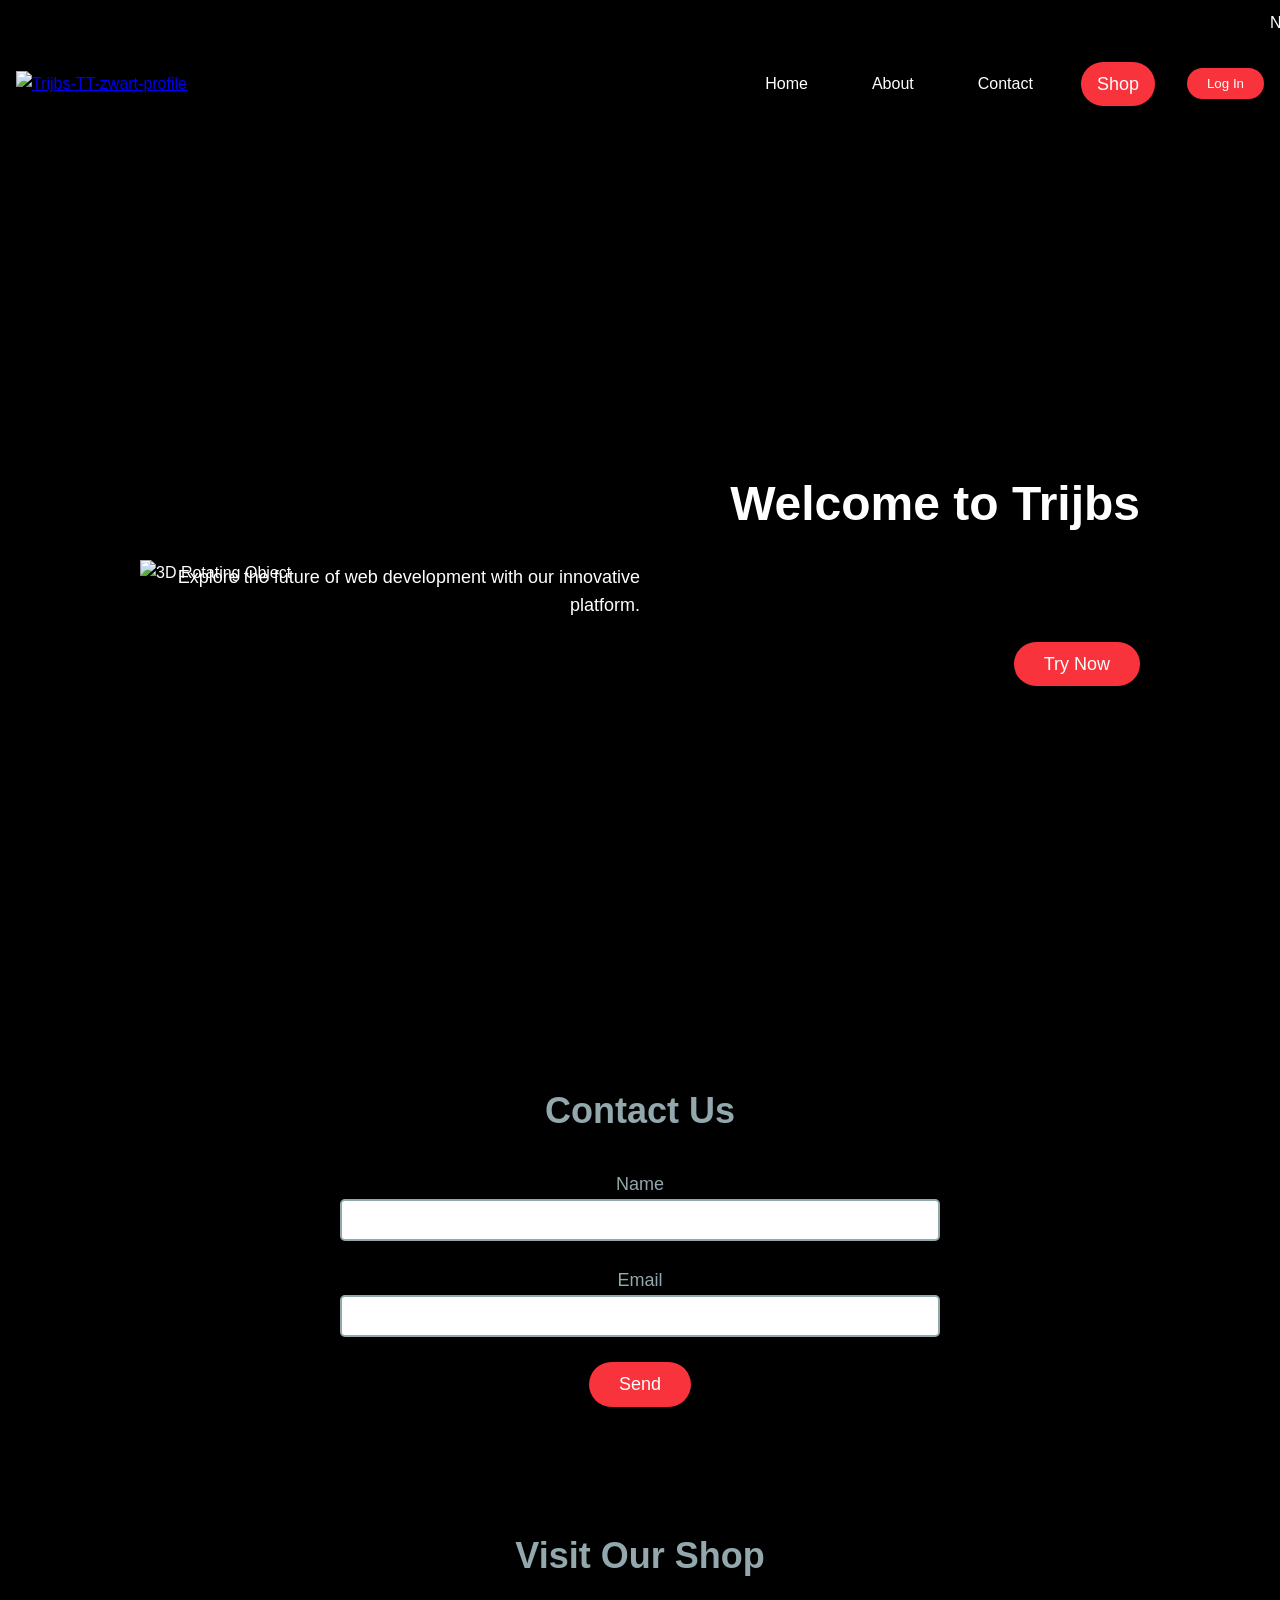
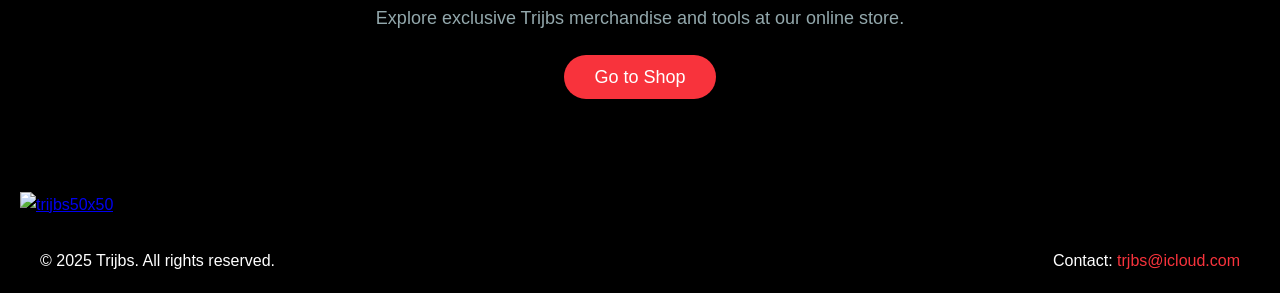
==== index.html @ 21c516a0 "Refactor layout and styles in hero section; update modal display property" ====
<!DOCTYPE html>
<html lang="en">
<head>
    <meta charset="UTF-8">
    <meta name="viewport" content="width=device-width, initial-scale=1.0">
    <title>Trijbs</title>
    <link rel="stylesheet" href="styles.css">
    <script src="script.js"></script>
    <link rel="icon" type="https://i.ibb.co/wN4gTwRW/favicon-32x32.png" href="favicon-32x32.png">
</head>
<body>
    <!-- Page Background -->
    <div class="page-background"></div>

    <!-- Text Bar -->
    <div class="text-bar">
        <span class="marquee-text">New features coming soon!  Check back for updates and exciting news. Follow us on our social media!</span> 
    </div>

    <!-- Header -->
    <header>
        <nav class="navbar">
            <a href="#home" class="logo">
                <img src="https://i.ibb.co/FbbGNSXW/Trijbs-TT-zwart-profile.png" alt="Trijbs-TT-zwart-profile" class="logo">
            </a>
            <ul class="nav-links">
                <li><a href="#home">Home</a></li>
                <li><a href="#about">About</a></li>
                <li><a href="#contact">Contact</a></li>
                <a href="https://trijbs.shop" class="btn-primary">Shop</a>
                <li><button id="auth-btn" class="btn-login">Log In</button></li>
            </ul>
        </nav>
    </header>

    <!-- Hero Section with GIF -->
    <section class="hero" id="home">
        <div class="hero-content">
            <div class="text-content">
                <h1>Welcome to Trijbs</h1>
                <p>Explore the future of web development with our innovative platform. </p>
                <a href="#" class="btn-primary">Try Now</a>
            </div>
            <div class="globe-container">
                <img src="https://i.ibb.co/C3D84483/3d-rotating.gif" alt="3D Rotating Object" class="rotating-gif">
            </div>
        </div>
    </section>

    <!-- Contact Section with Form -->
    <section class="contact" id="contact">
        <div class="contact-content">
            <h2>Contact Us</h2>
            <form action="https://formspree.io/f/mvgkgzla" method="POST">
                <p>
                    <label>Name <input type="text" name="name" required /></label>
                </p>
                <p>
                    <label>Email <input type="email" name="email" required /></label>
                </p>
                <p>
                    <button type="submit" class="btn-primary">Send</button>
                </p>
            </form>
        </div>
    </section>

    <!-- Shop Section -->
    <section class="shop">
        <div class="shop-content">
            <h2>Visit Our Shop</h2>
            <p>Explore exclusive Trijbs merchandise and tools at our online store.</p>
            <a href="https://trijbs.shop" class="btn-primary">Go to Shop</a>
        </div>
    </section>

    <!-- Footer -->
    <footer>
        <a href="#home" class="logo">
            <img src="https://i.ibb.co/PGvttQMH/trijbs50x50.png" alt="trijbs50x50" class="logo-img">
        </a>
        <div class="contact-info">
            <p>© 2025 Trijbs. All rights reserved.</p>
            <p>Contact: <a href="mailto:contact@trijbs.com">trjbs@icloud.com</a></p>
        </div>
    </footer>

    <!-- Auth Modal -->
    <div id="auth-modal" class="modal">
        <div class="modal-content">
            <span id="close-modal" class="close">&times;</span>
            <div id="login-form" class="auth-form">
                <h2>Log In</h2>
                <form id="login">
                    <p>
                        <label>Email <input type="email" id="login-email" required /></label>
                    </p>
                    <p>
                        <label>Password <input type="password" id="login-password" required /></label>
                    </p>
                    <p>
                        <button type="submit" class="btn-primary">Log In</button>
                    </p>
                </form>
                <p>Not a member? <a href="#" id="switch-to-signup">Sign Up</a></p>
            </div>
            <div id="signup-form" class="auth-form" style="display: none;">
                <h2>Sign Up</h2>
                <form id="signup">
                    <p>
                        <label>Email <input type="email" id="signup-email" required /></label>
                    </p>
                    <p>
                        <label>Password <input type="password" id="signup-password" required /></label>
                    </p>
                    <p>
                        <button type="submit" class="btn-primary">Sign Up</button>
                    </p>
                </form>
                <p>Already a member? <a href="#" id="switch-to-login">Log In</a></p>
            </div>
        </div>
    </div>

    <!-- Firebase SDK -->
    <script src="https://www.gstatic.com/firebasejs/9.6.1/firebase-app.js"></script>
    <script src="https://www.gstatic.com/firebasejs/9.6.1/firebase-auth.js"></script>
    <!-- Custom JavaScript -->
    <script src="script.js"></script>
</body>
</html>
---- styles.css ----
/* Reset default styles */
* {
    margin: 0;
    padding: 0;
    box-sizing: border-box;
    font-family: Arial, Helvetica, sans-serif;
}

/* Body */
body {
    color: #FFFFFF;
    line-height: 1.6;
    min-height: 100vh;
    display: flex;
    flex-direction: column;
    background-color: #000000;
}

/* Page Background */
.page-background {
    background-image: url('');
    background-size: cover;
    background-position: center;
    background-repeat: no-repeat;
    position: fixed;
    top: 0;
    left: 0;
    width: 100%;
    height: 100%;
    z-index: -1;
}

/* Text Bar */
.text-bar {
    background-color: #000000;
    padding: 10px;
    text-align: center;
    font-size: 16px;
    color: #FFFFFF;
    border-bottom: 0px solid #93A8AC;
    position: relative;
    overflow: hidden; /* Hide overflow for marquee effect */
    white-space: nowrap; /* Keep text on one line */
}

/* Marquee Text */
.marquee-text {
    display: flex;
    animation: marquee 20s linear infinite; /* 10s duration, adjust for speed */
    padding-left: 100%; /* Start off-screen to the right */
}

/* Marquee Animation */
@keyframes marquee {
    0% {
        transform: translateX(0);
    }
    100% {
        transform: translateX(-100%); /* Move fully left */
    }
}


/* Header */
.navbar {
    background-color: #000000;
    padding: 1rem;
    display: flex;
    justify-content: space-between;
    align-items: center;
    width: 100%;
    position: sticky;
    top: 0;
    z-index: 1000;
}

.logo {
    display: flex;
    align-items: center;
    gap: 0.5rem;
}

.logo-img {
    height: 40px;
}

.logo-img.small-logo {
    height: 30px;
}

.nav-links {
    list-style: none;
    display: flex;
    align-items: center;
    gap: 2rem;
}

.nav-links a {
    color: #FFFFFF;
    text-decoration: none;
    padding: 0.5rem 1rem;
    transition: background-color 0.3s, color 0.3s;
}

.nav-links a:hover {
    background-color: #93A8AC;
    color: #000000;
}

.btn-login {
    background-color: #F8333C;
    padding: 8px 20px;
    border-radius: 20px;
    transition: background-color 0.3s;
    border: none;
    color: #FFFFFF;
    cursor: pointer;
}

.btn-login:hover {
    background-color: #D32F36;
}

/* Hero Section */
.hero {
    height: 100vh;
    display: flex;
    justify-content: center;
    align-items: center;
    padding: 0 20px;
    position: relative; /* Contain the globe’s movement */
    overflow: hidden; /* Prevent globe from overflowing */
}

.hero-content {
    display: flex;
    align-items: center;
    justify-content: space-between;
    max-width: 1000px;
    width: 100%;
    position: relative; /* Ensure content stays in flow */
}

.text-content {
    flex: 1;
    text-align: right;
    color: #FFFFFF;
    z-index: 1; /* Keep text above globe */
}

.text-content h1 {
    font-size: 48px;
    margin-bottom: 20px;
    animation: fadeIn 3s ease-in-out;
}

.text-content p {
    font-size: 18px;
    margin-bottom: 30px;
    max-width: 500px;
    text-align: right;
}

.btn-primary {
    background-color: #F8333C;
    color: #FFFFFF;
    padding: 12px 30px;
    text-decoration: none;
    border-radius: 25px;
    font-size: 18px;
    transition: background-color 0.3s, transform 0.3s;
    border: none;
    cursor: pointer;
}

.btn-primary:hover {
    background-color: #D32F36;
    transform: scale(1.05);
}

/* Globe Container with GIF */
.globe-container {
    position: absolute; /* Allow globe to move freely */
    pointer-events: none; /* Prevent interference with clicks */
}

.rotating-gif {
    width: 450px;
    height: 450px;
    object-fit: contain;
    transition: transform 0.3s ease; /* Smooth movement */
}

/* Responsive Adjustments */
@media (max-width: 768px) {
    .hero-content {
        flex-direction: flex-start;
        text-align: right;
    }
    .text-content {
        text-align: right;
    }
    .rotating-gif {
        width: 250px;
        height: 250px;
        margin-top: 20px;
    }
}

/* Contact Section */
.contact {
    padding: 60px 20px;
    background-color: rgba(0, 0, 0, 0.9);
    text-align: center;
}

.contact-content {
    max-width: 600px;
    margin: 0 auto;
}

.contact h2 {
    font-size: 36px;
    margin-bottom: 30px;
    color: #93a8ac;
    animation: fadeIn 1s ease-in-out;
}

.contact form {
    display: flex;
    flex-direction: column;
    gap: 20px;
}

.contact label {
    display: block;
    font-size: 18px;
    color: #93a8ac;
    margin-bottom: 5px;
}

.contact input {
    width: 100%;
    padding: 10px;
    font-size: 16px;
    border: 2px solid #93A8AC;
    border-radius: 5px;
    transition: border-color 0.3s;
}

.contact input:focus {
    border-color: #F8333C;
    outline: none;
}

.contact button {
    align-self: center;
}

/* Shop Section */
.shop {
    padding: 60px 20px;
    background-color: rgba(0, 0, 0, 0.9);
    text-align: center;
}

.shop-content {
    max-width: 600px;
    margin: 0 auto;
}

.shop h2 {
    font-size: 36px;
    margin-bottom: 20px;
    color: #93a8ac;
    animation: fadeIn 1s ease-in-out;
}

.shop p {
    font-size: 18px;
    margin-bottom: 30px;
    color: #93a8ac;
}

/* Footer */
footer {
    background-color: #000000;
    padding: 20px;
    text-align: center;
    position: relative;
    margin-top: 20px;
}

.contact-info {
    display: flex;
    justify-content: space-between;
    align-items: center;
    margin-top: 1rem;
    max-width: 1200px;
    margin-left: auto;
    margin-right: auto;
}

.contact-info a {
    color: #F8333C;
    text-decoration: none;
}

.contact-info a:hover {
    text-decoration: underline;
    color: #D32F36;
}

/* Modal Styles */
.modal {
    display: none;
    position: fixed;
    z-index: 2000;
    left: 0;
    top: 0;
    width: 100%;
    height: 100%;
    background-color: rgba(0, 0, 0, 0.5); /* Black overlay with transparency */
}

.modal-content {
    background-color: #93A8AC; /* Teal-gray background */
    margin: 15% auto;
    padding: 20px;
    border: 1px solid #F8333C; /* Red border */
    width: 80%;
    max-width: 400px;
    border-radius: 10px;
    position: relative;
}

.close {
    color: #000000;
    float: right;
    font-size: 28px;
    font-weight: bold;
    cursor: pointer;
}

.close:hover,
.close:focus {
    color: #F8333C;
    text-decoration: none;
}

.auth-form {
    text-align: center;
}

.auth-form h2 {
    font-size: 24px;
    margin-bottom: 20px;
    color: #000000;
}

.auth-form form {
    display: flex;
    flex-direction: column;
    gap: 15px;
}

.auth-form input {
    width: 100%;
    padding: 10px;
    font-size: 16px;
    border: 2px solid #000000;
    border-radius: 5px;
    transition: border-color 0.3s;
}

.auth-form input:focus {
    border-color: #F8333C;
    outline: none;
}

.auth-form a {
    color: #F8333C;
    text-decoration: none;
}

.auth-form a:hover {
    text-decoration: underline;
    color: #D32F36;
}

/* Animations */
@keyframes fadeIn {
    0% { opacity: 0; transform: translateY(20px); }
    100% { opacity: 1; transform: translateY(0); }
}

/* Responsive Adjustments */
@media (max-width: 768px) {
    .hero-content {
        flex-direction: column;
        text-align: center;
    }
    .text-content {
        text-align: center;
    }
    .rotating-gif {
        width: 300px;
        height: 300px;
        margin-top: 20px;
    }
    .contact, .shop {
        padding: 40px 10px;
    }
    .navbar {
        flex-direction: column;
        padding: 0.5rem;
    }
    .nav-links {
        flex-wrap: wrap;
        justify-content: center;
        gap: 1rem;
        margin-top: 1rem;
    }
    .text-bar {
        font-size: 14px;
        padding: 8px;
    }
    .contact-info {
        flex-direction: column;
        gap: 10px;
    }
    .modal-content {
        width: 90%;
        margin: 20% auto;
    }
}
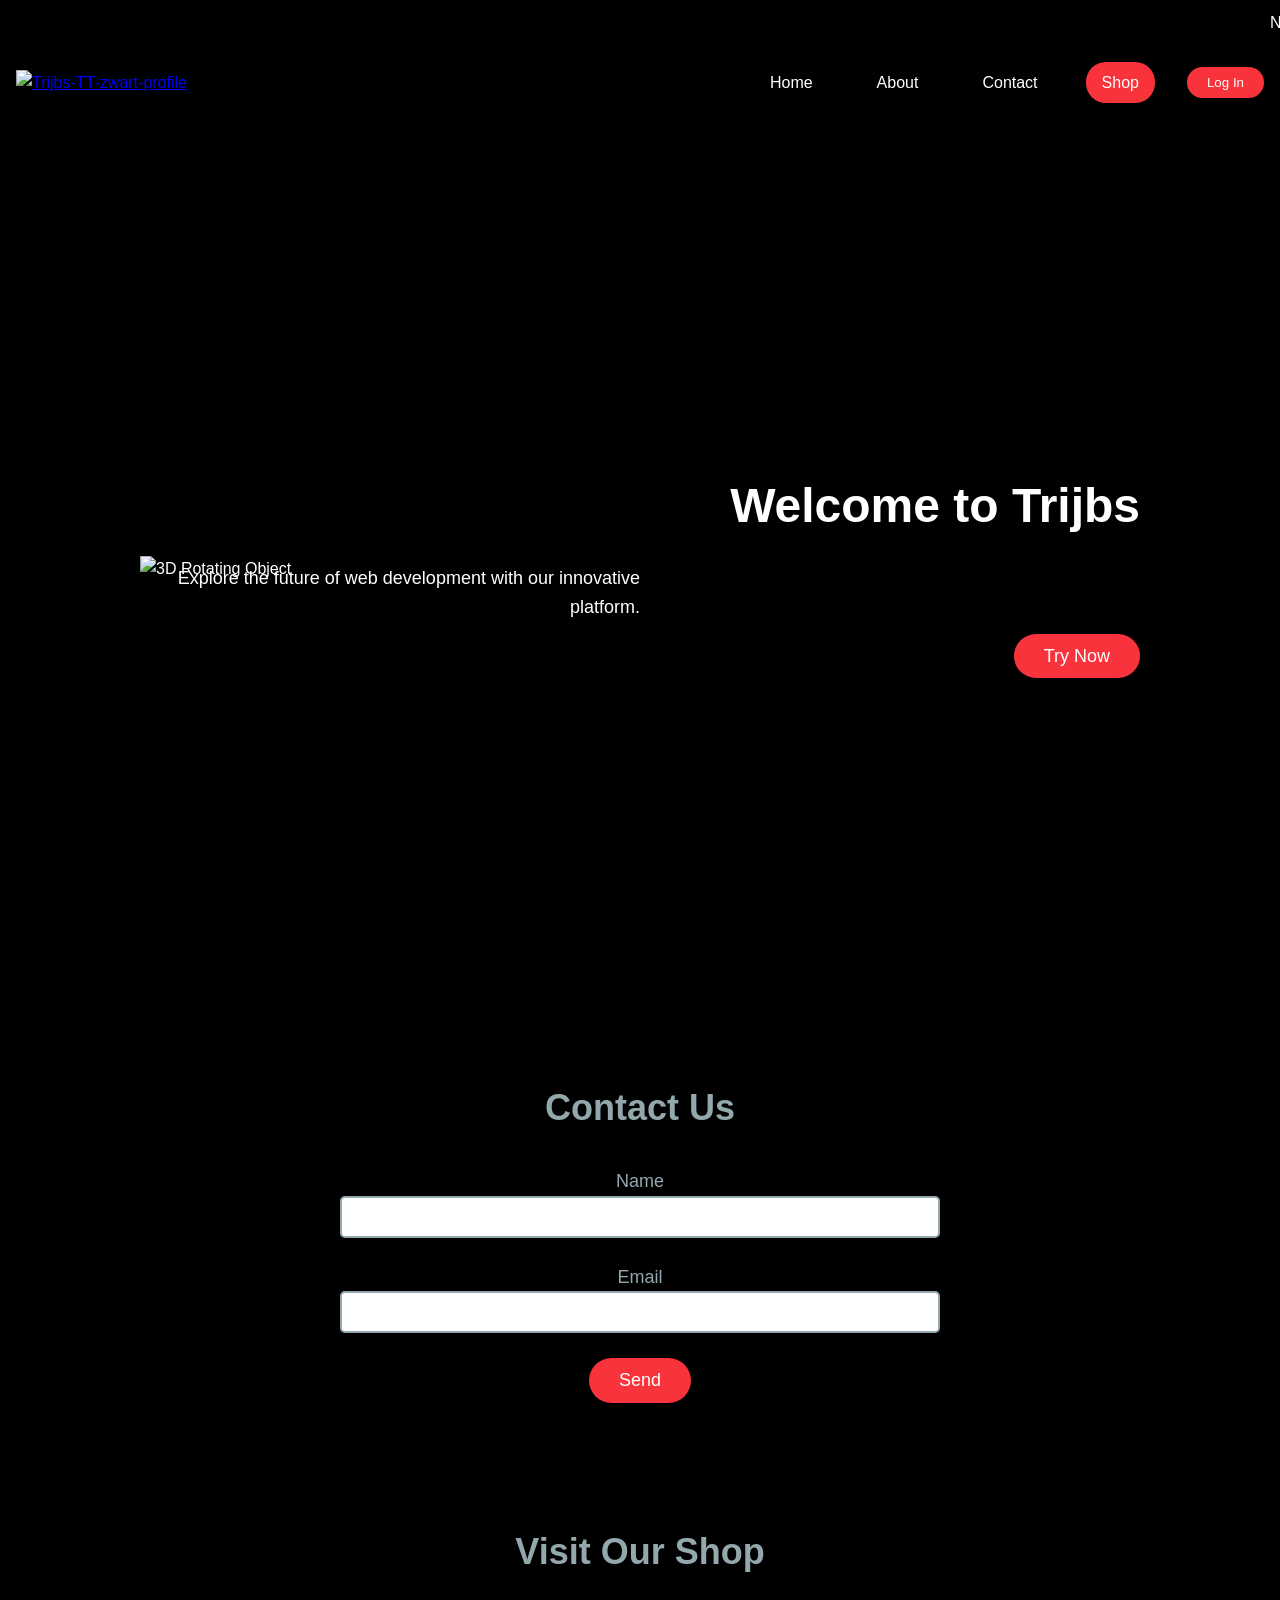
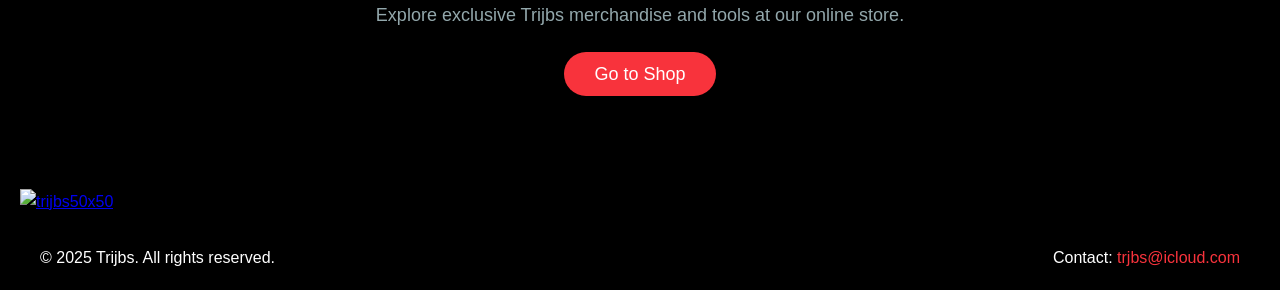
==== commit 2b169e0e: "Update shop button styling and class name for consistency" ====
--- a/index.html
+++ b/index.html
@@ -27,7 +27,7 @@
                 <li><a href="#home">Home</a></li>
                 <li><a href="#about">About</a></li>
                 <li><a href="#contact">Contact</a></li>
-                <a href="https://trijbs.shop" class="btn-primary">Shop</a>
+                <a href="https://trijbs.shop" class="btn-shop">Shop</a>
                 <li><button id="auth-btn" class="btn-login">Log In</button></li>
             </ul>
         </nav>
--- a/styles.css
+++ b/styles.css
@@ -121,6 +121,20 @@
     background-color: #D32F36;
 }
 
+.btn-shop {
+    background-color: #F8333C;
+    padding: 8px 20px;
+    border-radius: 20px;
+    transition: background-color 0.3s;
+    border: none;
+    color: #FFFFFF;
+    cursor: pointer;
+}
+
+.btn-shop:hover {
+    background-color: #D32F36;
+}
+
 /* Hero Section */
 .hero {
     height: 100vh;
@@ -156,9 +170,10 @@
 
 .text-content p {
     font-size: 18px;
-    margin-bottom: 30px;
+    margin-bottom: 20px;
     max-width: 500px;
     text-align: right;
+    animation: fadeIn 3s ease-in-out;
 }
 
 .btn-primary {
@@ -171,11 +186,12 @@
     transition: background-color 0.3s, transform 0.3s;
     border: none;
     cursor: pointer;
+    animation: fadeIn 3s ease-in-out;
 }
 
 .btn-primary:hover {
     background-color: #D32F36;
-    transform: scale(1.05);
+    transform: scale(1);
 }
 
 /* Globe Container with GIF */
@@ -194,7 +210,7 @@
 /* Responsive Adjustments */
 @media (max-width: 768px) {
     .hero-content {
-        flex-direction: flex-start;
+        flex-direction: flex;
         text-align: right;
     }
     .text-content {
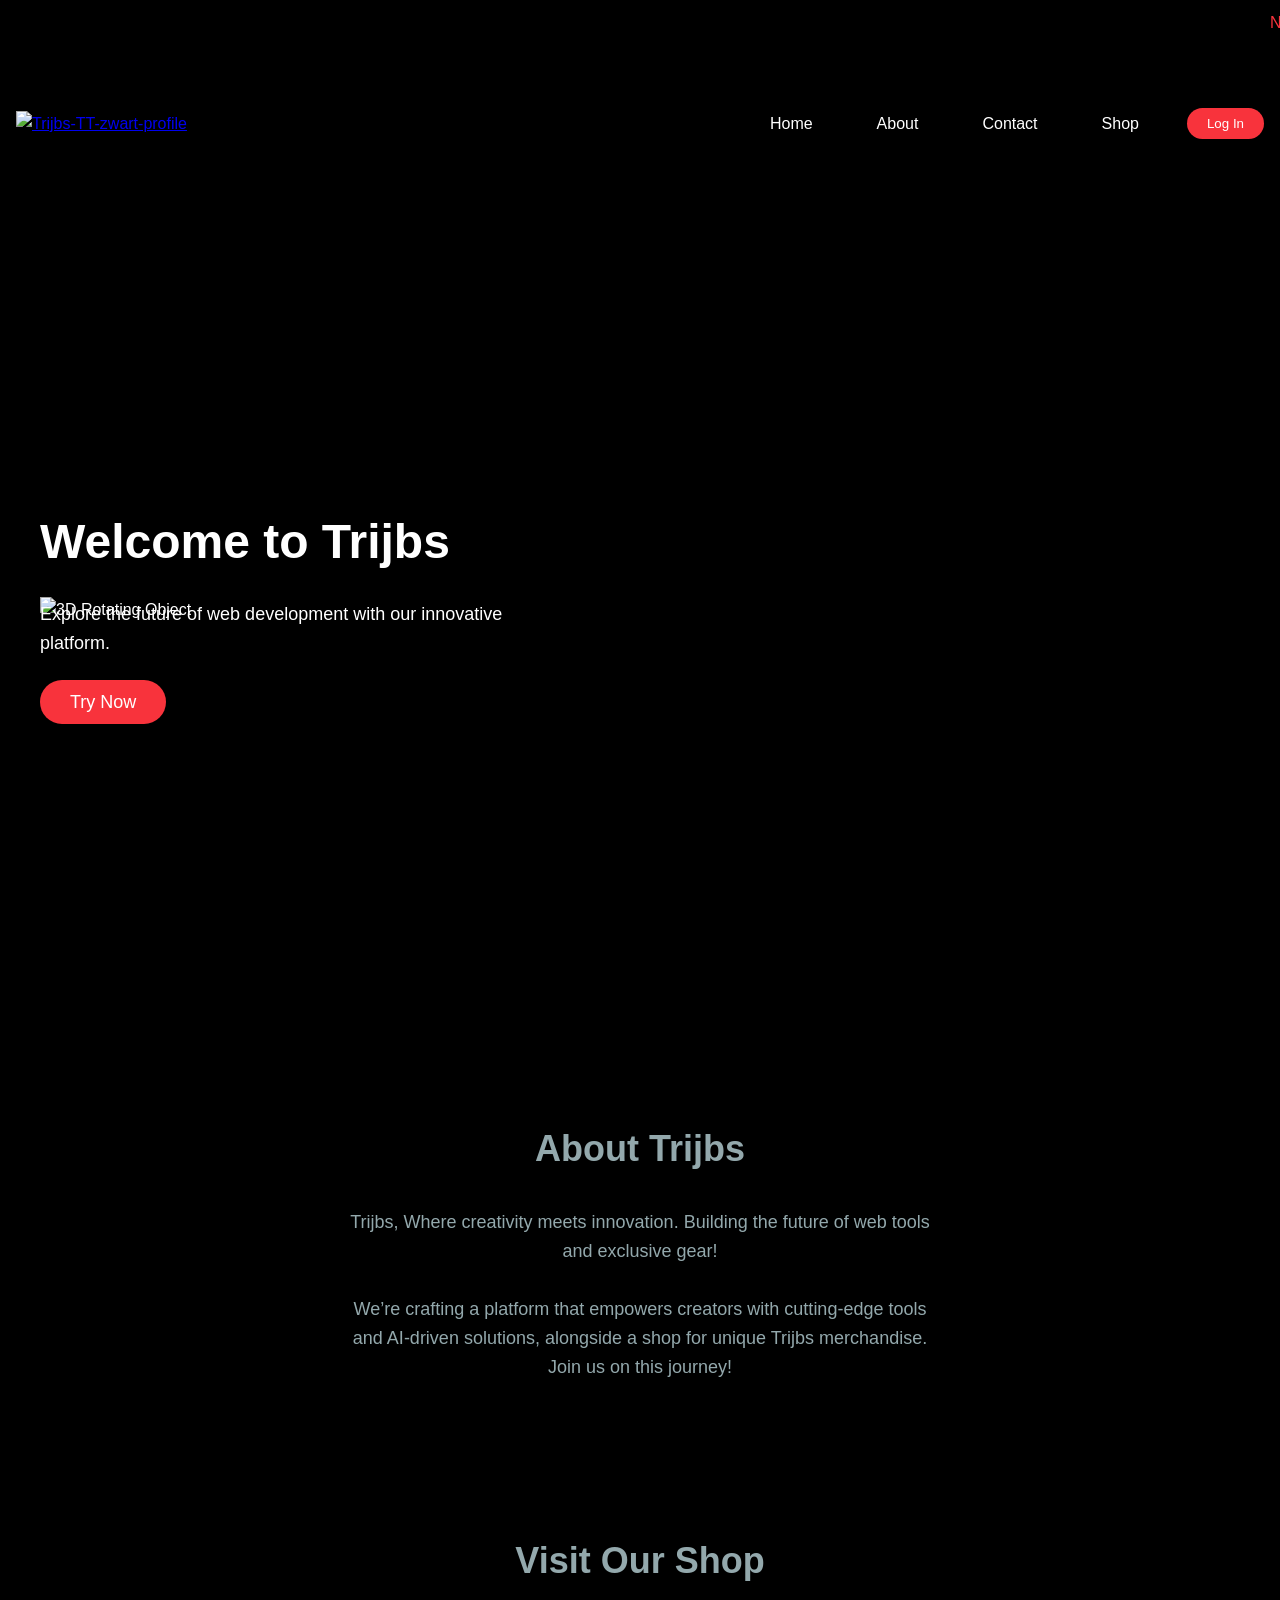
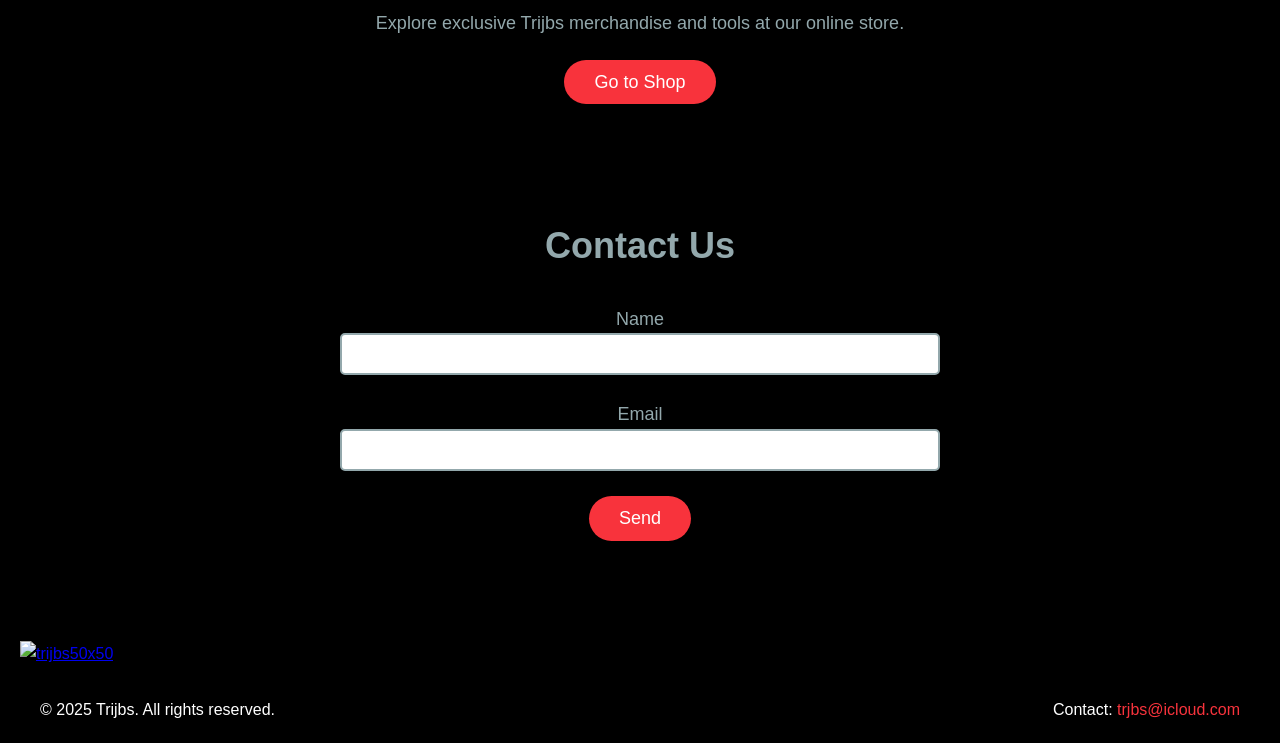
==== commit 56eb12e7: "Add About and Shop sections; update styles and animations for improved layout and consistency" ====
--- a/index.html
+++ b/index.html
@@ -46,6 +46,23 @@
             </div>
         </div>
     </section>
+    <!-- About Section -->
+    <section class="about" id="about">
+        <div class="about-content">
+            <h2>About Trijbs</h2>
+            <p>Trijbs, Where creativity meets innovation. Building the future of web tools and exclusive gear!</p>
+            <p>We’re crafting a platform that empowers creators with cutting-edge tools and AI-driven solutions, alongside a shop for unique Trijbs merchandise. Join us on this journey!</p>
+        </div>
+    </section>
+
+    <!-- Shop Section -->
+    <section class="shop">
+        <div class="shop-content">
+            <h2>Visit Our Shop</h2>
+            <p>Explore exclusive Trijbs merchandise and tools at our online store.</p>
+            <a href="https://trijbs.shop" class="btn-primary">Go to Shop</a>
+        </div>
+    </section>
 
     <!-- Contact Section with Form -->
     <section class="contact" id="contact">
@@ -65,14 +82,6 @@
         </div>
     </section>
 
-    <!-- Shop Section -->
-    <section class="shop">
-        <div class="shop-content">
-            <h2>Visit Our Shop</h2>
-            <p>Explore exclusive Trijbs merchandise and tools at our online store.</p>
-            <a href="https://trijbs.shop" class="btn-primary">Go to Shop</a>
-        </div>
-    </section>
 
     <!-- Footer -->
     <footer>
--- a/styles.css
+++ b/styles.css
@@ -36,30 +36,23 @@
     padding: 10px;
     text-align: center;
     font-size: 16px;
-    color: #FFFFFF;
+    color: #F8333C;
     border-bottom: 0px solid #93A8AC;
     position: relative;
-    overflow: hidden; /* Hide overflow for marquee effect */
-    white-space: nowrap; /* Keep text on one line */
-}
-
-/* Marquee Text */
+    overflow: hidden;
+    white-space: nowrap;
+}
+
 .marquee-text {
-    display: flex;
-    animation: marquee 20s linear infinite; /* 10s duration, adjust for speed */
-    padding-left: 100%; /* Start off-screen to the right */
-}
-
-/* Marquee Animation */
+    display: inline-block;
+    animation: marquee 20s linear infinite;
+    padding-left: 100%;
+}
+
 @keyframes marquee {
-    0% {
-        transform: translateX(0);
-    }
-    100% {
-        transform: translateX(-100%); /* Move fully left */
-    }
-}
-
+    0% { transform: translateX(0); }
+    100% { transform: translateX(-100%); }
+}
 
 /* Header */
 .navbar {
@@ -121,20 +114,6 @@
     background-color: #D32F36;
 }
 
-.btn-shop {
-    background-color: #F8333C;
-    padding: 8px 20px;
-    border-radius: 20px;
-    transition: background-color 0.3s;
-    border: none;
-    color: #FFFFFF;
-    cursor: pointer;
-}
-
-.btn-shop:hover {
-    background-color: #D32F36;
-}
-
 /* Hero Section */
 .hero {
     height: 100vh;
@@ -142,38 +121,40 @@
     justify-content: center;
     align-items: center;
     padding: 0 20px;
-    position: relative; /* Contain the globe’s movement */
-    overflow: hidden; /* Prevent globe from overflowing */
+    position: relative;
+    overflow: hidden;
+}
+
+header {
+    margin-top: 41px;
 }
 
 .hero-content {
     display: flex;
     align-items: center;
     justify-content: space-between;
-    max-width: 1000px;
-    width: 100%;
-    position: relative; /* Ensure content stays in flow */
+    max-width: 1200px;
+    width: 100%;
+    position: relative;
 }
 
 .text-content {
     flex: 1;
-    text-align: right;
+    text-align: left;
     color: #FFFFFF;
-    z-index: 1; /* Keep text above globe */
+    z-index: 1;
 }
 
 .text-content h1 {
     font-size: 48px;
     margin-bottom: 20px;
-    animation: fadeIn 3s ease-in-out;
+    animation: fadeIn 1.5s ease-in-out;
 }
 
 .text-content p {
     font-size: 18px;
-    margin-bottom: 20px;
+    margin-bottom: 30px;
     max-width: 500px;
-    text-align: right;
-    animation: fadeIn 3s ease-in-out;
 }
 
 .btn-primary {
@@ -186,41 +167,48 @@
     transition: background-color 0.3s, transform 0.3s;
     border: none;
     cursor: pointer;
-    animation: fadeIn 3s ease-in-out;
 }
 
 .btn-primary:hover {
     background-color: #D32F36;
-    transform: scale(1);
-}
-
-/* Globe Container with GIF */
+    transform: scale(1.05);
+}
+
 .globe-container {
-    position: absolute; /* Allow globe to move freely */
-    pointer-events: none; /* Prevent interference with clicks */
+    position: absolute;
+    pointer-events: none;
 }
 
 .rotating-gif {
-    width: 450px;
-    height: 450px;
+    width: 350px;
+    height: 350px;
     object-fit: contain;
-    transition: transform 0.3s ease; /* Smooth movement */
-}
-
-/* Responsive Adjustments */
-@media (max-width: 768px) {
-    .hero-content {
-        flex-direction: flex;
-        text-align: right;
-    }
-    .text-content {
-        text-align: right;
-    }
-    .rotating-gif {
-        width: 250px;
-        height: 250px;
-        margin-top: 20px;
-    }
+    transition: transform 0.1s ease;
+}
+
+/* About Section */
+.about {
+    padding: 60px 20px;
+    background-color: rgba(0, 0, 0, 0.9);
+    text-align: center;
+}
+
+.about-content {
+    max-width: 600px;
+    margin: 0 auto;
+}
+
+.about h2 {
+    font-size: 36px;
+    margin-bottom: 30px;
+    color: #93A8AC;
+    animation: fadeIn 1s ease-in-out;
+}
+
+.about p {
+    font-size: 18px;
+    margin-bottom: 30px;
+    color: #93A8AC;
 }
 
 /* Contact Section */
@@ -238,7 +226,7 @@
 .contact h2 {
     font-size: 36px;
     margin-bottom: 30px;
-    color: #93a8ac;
+    color: #93A8AC;
     animation: fadeIn 1s ease-in-out;
 }
 
@@ -251,7 +239,7 @@
 .contact label {
     display: block;
     font-size: 18px;
-    color: #93a8ac;
+    color: #93A8AC;
     margin-bottom: 5px;
 }
 
@@ -288,14 +276,14 @@
 .shop h2 {
     font-size: 36px;
     margin-bottom: 20px;
-    color: #93a8ac;
+    color: #93A8AC;
     animation: fadeIn 1s ease-in-out;
 }
 
 .shop p {
     font-size: 18px;
     margin-bottom: 30px;
-    color: #93a8ac;
+    color: #93A8AC;
 }
 
 /* Footer */
@@ -324,6 +312,22 @@
 
 .contact-info a:hover {
     text-decoration: underline;
+    color: #D32F36;
+}
+
+.social-links {
+    display: flex;
+    gap: 15px;
+}
+
+.social-icon {
+    color: #F8333C;
+    font-size: 20px;
+    text-decoration: none;
+    transition: color 0.3s;
+}
+
+.social-icon:hover {
     color: #D32F36;
 }
 
@@ -336,14 +340,14 @@
     top: 0;
     width: 100%;
     height: 100%;
-    background-color: rgba(0, 0, 0, 0.5); /* Black overlay with transparency */
+    background-color: rgba(0, 0, 0, 0.5);
 }
 
 .modal-content {
-    background-color: #93A8AC; /* Teal-gray background */
+    background-color: #93A8AC;
     margin: 15% auto;
     padding: 20px;
-    border: 1px solid #F8333C; /* Red border */
+    border: 1px solid #F8333C;
     width: 80%;
     max-width: 400px;
     border-radius: 10px;
@@ -420,11 +424,11 @@
         text-align: center;
     }
     .rotating-gif {
-        width: 300px;
-        height: 300px;
+        width: 250px;
+        height: 250px;
         margin-top: 20px;
     }
-    .contact, .shop {
+    .about, .contact, .shop {
         padding: 40px 10px;
     }
     .navbar {
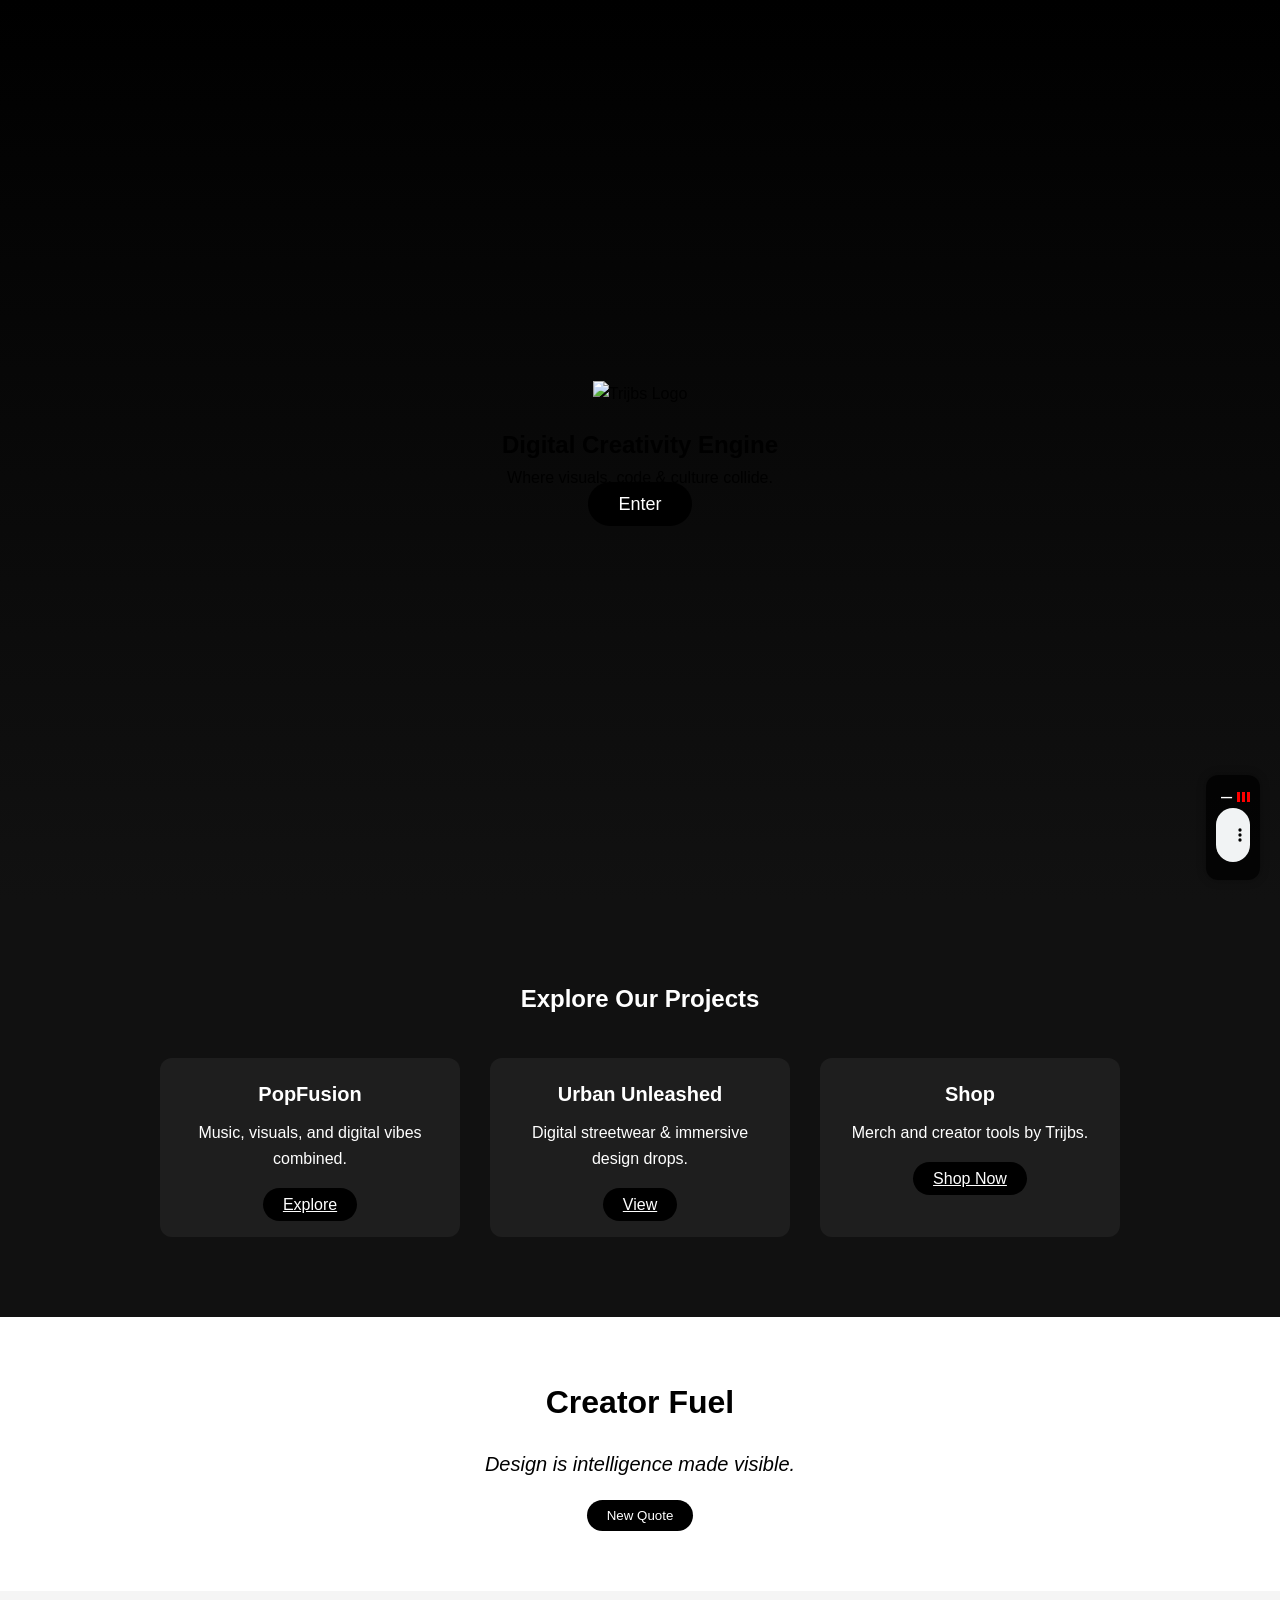
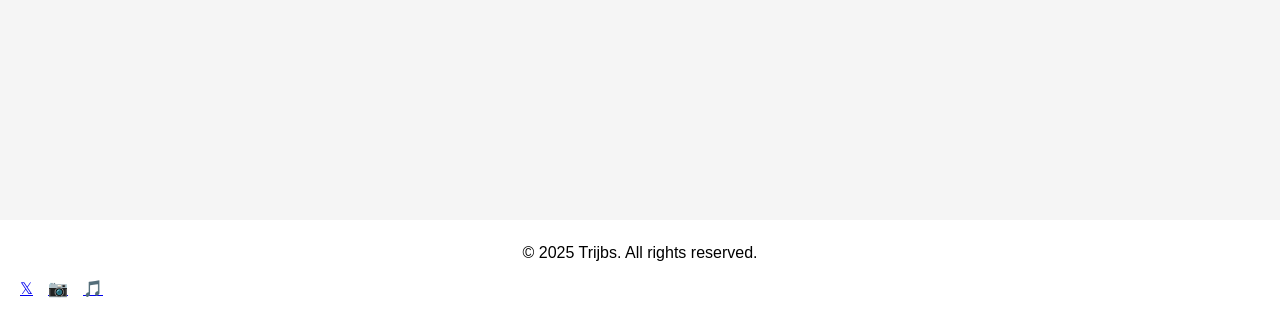
==== commit b5a0b1c6: "Add files via upload" ====
--- a/index.html
+++ b/index.html
@@ -1,140 +1,141 @@
 <!DOCTYPE html>
 <html lang="en">
 <head>
-    <meta charset="UTF-8">
-    <meta name="viewport" content="width=device-width, initial-scale=1.0">
-    <title>Trijbs</title>
-    <link rel="stylesheet" href="styles.css">
-    <script src="script.js"></script>
-    <link rel="icon" type="https://i.ibb.co/wN4gTwRW/favicon-32x32.png" href="favicon-32x32.png">
+  <meta charset="UTF-8" />
+  <meta name="viewport" content="width=device-width, initial-scale=1.0" />
+  <title>Trijbs – Digital Creator Platform</title>
+
+  <!-- Meta -->
+  <meta name="description" content="A hub for experimental projects, creative tools, and interactive experiences by Trijbs.">
+  <meta property="og:title" content="Trijbs – Digital Creator Platform" />
+  <meta property="og:description" content="Explore visuals, audio, merch, and digital culture all in one place." />
+  <meta property="og:image" content="https://i.ibb.co/WnxdLGt/shirt1.jpg" />
+  <meta property="og:url" content="https://trijbsworld.nl" />
+  <meta name="twitter:card" content="summary_large_image" />
+  <link rel="icon" href="https://i.ibb.co/b5DwpZZj/Asset-2.png" type="image/png" />
+
+  <link rel="stylesheet" href="styles.css" />
+  <script src="https://unpkg.com/@lottiefiles/lottie-player@latest/dist/lottie-player.js"></script>
 </head>
 <body>
-    <!-- Page Background -->
-    <div class="page-background"></div>
+  <!-- Loader -->
+  <div id="preloader">
+    <picture>
+      <source srcset="https://i.postimg.cc/qB6DdWSx/in-b.webp" type="image/webp">
+      <img src="https://i.postimg.cc/qB6DdWSx/in-b.png" alt="Trijbs Loading" class="loader-logo" />
+    </picture>
+  </div>
 
-    <!-- Text Bar -->
-    <div class="text-bar">
-        <span class="marquee-text">New features coming soon!  Check back for updates and exciting news. Follow us on our social media!</span> 
+  <!-- Fullscreen Hero -->
+  <section class="fullscreen-hero">
+    <div class="hero-inner">
+      <picture>
+        <source srcset="https://i.ibb.co/b5DwpZZj/Asset-2.webp" type="image/webp">
+        <img id="logo-img" src="https://i.ibb.co/b5DwpZZj/Asset-2.png" alt="Trijbs Logo" class="hero-logo" loading="lazy" />
+      </picture>
+      <h1>Digital Creativity Engine</h1>
+      <p>Where visuals, code & culture collide.</p>
+      <a href="#explore" class="btn-primary">Enter</a>
     </div>
+  </section>
 
-    <!-- Header -->
-    <header>
-        <nav class="navbar">
-            <a href="#home" class="logo">
-                <img src="https://i.ibb.co/FbbGNSXW/Trijbs-TT-zwart-profile.png" alt="Trijbs-TT-zwart-profile" class="logo">
-            </a>
-            <ul class="nav-links">
-                <li><a href="#home">Home</a></li>
-                <li><a href="#about">About</a></li>
-                <li><a href="#contact">Contact</a></li>
-                <a href="https://trijbs.shop" class="btn-shop">Shop</a>
-                <li><button id="auth-btn" class="btn-login">Log In</button></li>
-            </ul>
-        </nav>
-    </header>
-
-    <!-- Hero Section with GIF -->
-    <section class="hero" id="home">
-        <div class="hero-content">
-            <div class="text-content">
-                <h1>Welcome to Trijbs</h1>
-                <p>Explore the future of web development with our innovative platform. </p>
-                <a href="#" class="btn-primary">Try Now</a>
-            </div>
-            <div class="globe-container">
-                <img src="https://i.ibb.co/C3D84483/3d-rotating.gif" alt="3D Rotating Object" class="rotating-gif">
-            </div>
+  <div class="background-wrapper">
+    <!-- Project Showcase -->
+    <section class="grid-showcase" id="explore">
+      <h2>Explore Our Projects</h2>
+      <div class="grid-container">
+        <div class="grid-item">
+          <h3>PopFusion</h3>
+          <p>Music, visuals, and digital vibes combined.</p>
+          <a href="https://trijbs.eu/PopFusion2/" target="_blank" class="btn-secondary">Explore</a>
         </div>
-    </section>
-    <!-- About Section -->
-    <section class="about" id="about">
-        <div class="about-content">
-            <h2>About Trijbs</h2>
-            <p>Trijbs, Where creativity meets innovation. Building the future of web tools and exclusive gear!</p>
-            <p>We’re crafting a platform that empowers creators with cutting-edge tools and AI-driven solutions, alongside a shop for unique Trijbs merchandise. Join us on this journey!</p>
+        <div class="grid-item">
+          <h3>Urban Unleashed</h3>
+          <p>Digital streetwear & immersive design drops.</p>
+          <a href="https://urban-unleashed.vercel.app" target="_blank" class="btn-secondary">View</a>
         </div>
+        <div class="grid-item">
+          <h3>Shop</h3>
+          <p>Merch and creator tools by Trijbs.</p>
+          <a href="https://trijbs.eu/Webshop/" target="_blank" class="btn-secondary">Shop Now</a>
+        </div>
+      </div>
     </section>
 
-    <!-- Shop Section -->
-    <section class="shop">
-        <div class="shop-content">
-            <h2>Visit Our Shop</h2>
-            <p>Explore exclusive Trijbs merchandise and tools at our online store.</p>
-            <a href="https://trijbs.shop" class="btn-primary">Go to Shop</a>
-        </div>
+    <!-- Creator Prompt -->
+    <section class="quote-generator">
+      <h2>Creator Fuel</h2>
+      <blockquote id="quote-box">Loading...</blockquote>
+      <button onclick="loadQuote()" class="btn-secondary">New Quote</button>
     </section>
+  </div>
 
-    <!-- Contact Section with Form -->
-    <section class="contact" id="contact">
-        <div class="contact-content">
-            <h2>Contact Us</h2>
-            <form action="https://formspree.io/f/mvgkgzla" method="POST">
-                <p>
-                    <label>Name <input type="text" name="name" required /></label>
-                </p>
-                <p>
-                    <label>Email <input type="email" name="email" required /></label>
-                </p>
-                <p>
-                    <button type="submit" class="btn-primary">Send</button>
-                </p>
-            </form>
-        </div>
-    </section>
+  <!-- Audio Player Overlay -->
+  <div class="audio-overlay" id="audioOverlay">
+    <div class="audio-header">
+      <button id="minimizeAudio" title="Toggle Audio Player">–</button>
+      <div class="equalizer"><span></span><span></span><span></span></div>
+    </div>
+    <audio controls autoplay loop id="audioPlayer">
+      <source src="https://cdn.pixabay.com/download/audio/2022/10/03/audio_1437c36f6e.mp3?filename=lofi-study-112191.mp3" type="audio/mpeg">
+    </audio>
+  </div>
 
+  <!-- Footer -->
+  <footer>
+    <p>© 2025 Trijbs. All rights reserved.</p>
+    <div class="social-links">
+      <a href="https://twitter.com/trijbs" target="_blank">𝕏</a>
+      <a href="https://instagram.com/trjbs" target="_blank">📷</a>
+      <a href="https://www.tiktok.com/@trijbs.i" target="_blank">🎵</a>
+    </div>
+  </footer>
 
-    <!-- Footer -->
-    <footer>
-        <a href="#home" class="logo">
-            <img src="https://i.ibb.co/PGvttQMH/trijbs50x50.png" alt="trijbs50x50" class="logo-img">
-        </a>
-        <div class="contact-info">
-            <p>© 2025 Trijbs. All rights reserved.</p>
-            <p>Contact: <a href="mailto:contact@trijbs.com">trjbs@icloud.com</a></p>
-        </div>
-    </footer>
+  <!-- JS -->
+  <script>
+    const savedTheme = localStorage.getItem('theme');
+    if (savedTheme === 'light' || savedTheme === 'dark') {
+      document.body.classList.add(savedTheme + '-mode');
+    } else {
+      const prefersLight = window.matchMedia('(prefers-color-scheme: light)').matches;
+      document.body.classList.add(prefersLight ? 'light-mode' : 'dark-mode');
+    }
 
-    <!-- Auth Modal -->
-    <div id="auth-modal" class="modal">
-        <div class="modal-content">
-            <span id="close-modal" class="close">&times;</span>
-            <div id="login-form" class="auth-form">
-                <h2>Log In</h2>
-                <form id="login">
-                    <p>
-                        <label>Email <input type="email" id="login-email" required /></label>
-                    </p>
-                    <p>
-                        <label>Password <input type="password" id="login-password" required /></label>
-                    </p>
-                    <p>
-                        <button type="submit" class="btn-primary">Log In</button>
-                    </p>
-                </form>
-                <p>Not a member? <a href="#" id="switch-to-signup">Sign Up</a></p>
-            </div>
-            <div id="signup-form" class="auth-form" style="display: none;">
-                <h2>Sign Up</h2>
-                <form id="signup">
-                    <p>
-                        <label>Email <input type="email" id="signup-email" required /></label>
-                    </p>
-                    <p>
-                        <label>Password <input type="password" id="signup-password" required /></label>
-                    </p>
-                    <p>
-                        <button type="submit" class="btn-primary">Sign Up</button>
-                    </p>
-                </form>
-                <p>Already a member? <a href="#" id="switch-to-login">Log In</a></p>
-            </div>
-        </div>
-    </div>
+    const quotes = [
+      "Design is intelligence made visible.",
+      "Create something today even if it sucks.",
+      "Every pixel counts. Every line speaks.",
+      "Don’t just code. Communicate.",
+      "Good design is obvious. Great design is invisible."
+    ];
 
-    <!-- Firebase SDK -->
-    <script src="https://www.gstatic.com/firebasejs/9.6.1/firebase-app.js"></script>
-    <script src="https://www.gstatic.com/firebasejs/9.6.1/firebase-auth.js"></script>
-    <!-- Custom JavaScript -->
-    <script src="script.js"></script>
+    function loadQuote() {
+      const quote = quotes[Math.floor(Math.random() * quotes.length)];
+      document.getElementById('quote-box').textContent = quote;
+    }
+
+    window.addEventListener('DOMContentLoaded', loadQuote);
+
+    window.addEventListener("load", function () {
+      const preloader = document.getElementById("preloader");
+      if (preloader) {
+        preloader.style.opacity = "0";
+        preloader.style.pointerEvents = "none";
+        setTimeout(() => preloader.remove(), 500);
+      }
+    });
+
+    document.addEventListener("DOMContentLoaded", () => {
+      const toggleBtn = document.getElementById("minimizeAudio");
+      const audioPlayer = document.getElementById("audioPlayer");
+      if (toggleBtn && audioPlayer) {
+        toggleBtn.addEventListener("click", () => {
+          const isHidden = audioPlayer.style.display === "none";
+          audioPlayer.style.display = isHidden ? "block" : "none";
+          toggleBtn.textContent = isHidden ? "–" : "+";
+        });
+      }
+    });
+  </script>
 </body>
 </html>
--- a/styles.css
+++ b/styles.css
@@ -1,3 +1,16 @@
+/* Shared background image wrapper */
+.background-wrapper {
+  background: url('https://i.postimg.cc/zfDPZvYy/A-digital-illustration-in-modern-stylized-lands.webp') no-repeat center center;
+  background-size: cover;
+  background-attachment: fixed;
+  width: 100%;
+  display: block;
+  padding: 0;
+  margin: 0;
+  min-height: 100vh;
+  position: relative;
+  z-index: 0;
+}
 /* Reset default styles */
 * {
     margin: 0;
@@ -6,7 +19,46 @@
     font-family: Arial, Helvetica, sans-serif;
 }
 
-/* Body */
+/* Color Mode Fallbacks */
+@media (prefers-color-scheme: dark) {
+    body:not(.light-mode):not(.dark-mode) {
+        background-color: #000000;
+        color: #ffffff;
+    }
+    body:not(.light-mode):not(.dark-mode) .logo-img {
+        filter: none;
+        transition: filter 0.4s ease;
+    }
+}
+
+@media (prefers-color-scheme: light) {
+    body:not(.light-mode):not(.dark-mode) {
+        background-color: #f5f5f5;
+        color: #000000;
+    }
+    body:not(.light-mode):not(.dark-mode) .navbar,
+    body:not(.light-mode):not(.dark-mode) .text-bar,
+    body:not(.light-mode):not(.dark-mode) footer,
+    body:not(.light-mode):not(.dark-mode) .modal {
+        background-color: #ffffff;
+        color: #000000;
+    }
+    body:not(.light-mode):not(.dark-mode) .nav-links a {
+        color: #000000;
+    }
+    body:not(.light-mode):not(.dark-mode) .btn-login,
+    body:not(.light-mode):not(.dark-mode) .btn-primary,
+    body:not(.light-mode):not(.dark-mode) .btn-secondary {
+        background-color: #000000;
+        color: #ffffff;
+    }
+    body:not(.light-mode):not(.dark-mode) .logo-img {
+        filter: invert(1);
+        transition: filter 0.4s ease;
+    }
+}
+
+/* Base Styles */
 body {
     color: #FFFFFF;
     line-height: 1.6;
@@ -14,47 +66,82 @@
     display: flex;
     flex-direction: column;
     background-color: #000000;
-}
-
-/* Page Background */
-.page-background {
-    background-image: url('');
-    background-size: cover;
-    background-position: center;
-    background-repeat: no-repeat;
-    position: fixed;
-    top: 0;
-    left: 0;
-    width: 100%;
-    height: 100%;
-    z-index: -1;
-}
-
-/* Text Bar */
-.text-bar {
+    transition: background-color 0.4s ease, color 0.4s ease;
+}
+
+body.light-mode {
+    background-color: #f5f5f5;
+    color: #000000;
+}
+
+body.light-mode .navbar,
+body.light-mode .text-bar,
+body.light-mode footer,
+body.light-mode .modal {
+    background-color: #ffffff;
+    color: #000000;
+}
+
+body.light-mode .nav-links a {
+    color: #000000;
+}
+
+body.light-mode .nav-links a:hover {
     background-color: #000000;
-    padding: 10px;
-    text-align: center;
-    font-size: 16px;
-    color: #F8333C;
-    border-bottom: 0px solid #93A8AC;
-    position: relative;
-    overflow: hidden;
-    white-space: nowrap;
-}
-
-.marquee-text {
-    display: inline-block;
-    animation: marquee 20s linear infinite;
-    padding-left: 100%;
-}
-
-@keyframes marquee {
-    0% { transform: translateX(0); }
-    100% { transform: translateX(-100%); }
-}
-
-/* Header */
+    color: #ffffff;
+}
+
+body.light-mode .btn-login,
+body.light-mode .btn-primary,
+body.light-mode .btn-secondary {
+    background-color: #000000;
+    color: #ffffff;
+}
+
+body.light-mode .btn-login:hover,
+body.light-mode .btn-primary:hover,
+body.light-mode .btn-secondary:hover {
+    background-color: #F8333C;
+    color: #ffffff;
+}
+
+body.light-mode .project-card,
+body.light-mode .product-card {
+    background-color: #ffffff;
+    color: #000000;
+    border: 1px solid #ccc;
+}
+
+body.light-mode .quote-generator,
+body.light-mode .audio-player,
+body.light-mode .featured-products,
+body.light-mode .projects,
+body.light-mode .shop,
+body.light-mode .contact {
+    background-color: #ffffff;
+    color: #000000;
+}
+
+body.light-mode .quote-generator h2,
+body.light-mode .audio-player h2,
+body.light-mode .featured-products h2,
+body.light-mode .projects h2,
+body.light-mode .shop h2,
+body.light-mode .contact h2 {
+    color: #000000;
+}
+
+body.light-mode #quote-box {
+    color: #000000;
+}
+
+body.light-mode .contact input,
+body.light-mode .auth-form input {
+    border-color: #000000;
+    color: #000000;
+}
+
+/* Layout */
 .navbar {
     background-color: #000000;
     padding: 1rem;
@@ -74,13 +161,33 @@
 }
 
 .logo-img {
-    height: 40px;
+    height: 20px;
+    width: 30px;
+    transition: filter 0.4s ease;
 }
 
 .logo-img.small-logo {
     height: 30px;
 }
 
+body.light-mode .logo-img {
+    filter: invert(1);
+}
+
+/* Text Bar */
+.text-bar {
+    background-color: #000000;
+    padding: 10px;
+    text-align: center;
+    font-size: 16px;
+    color: #ffffff;
+    border-bottom: 0px solid #93A8AC;
+    position: relative;
+    overflow: hidden;
+    white-space: nowrap;
+}
+
+/* Nav Links */
 .nav-links {
     list-style: none;
     display: flex;
@@ -100,115 +207,168 @@
     color: #000000;
 }
 
+/* Buttons */
+.btn-login,
+.btn-primary,
+.btn-secondary {
+    border: none;
+    border-radius: 20px;
+    cursor: pointer;
+    padding: 8px 20px;
+    transition: background-color 0.3s, transform 0.3s;
+    color: #FFFFFF;
+    background-color: #F8333C;
+}
+
 .btn-login {
-    background-color: #F8333C;
     padding: 8px 20px;
     border-radius: 20px;
-    transition: background-color 0.3s;
-    border: none;
-    color: #FFFFFF;
-    cursor: pointer;
-}
-
-.btn-login:hover {
+}
+
+.btn-primary {
+    padding: 12px 30px;
+    border-radius: 25px;
+    font-size: 18px;
+    text-decoration: none;
+}
+
+.btn-login:hover,
+.btn-primary:hover,
+.btn-secondary:hover {
     background-color: #D32F36;
-}
-
-/* Hero Section */
-.hero {
+    transform: scale(1.05);
+}
+
+/* fullscreen-hero Section */
+.fullscreen-hero {
     height: 100vh;
+    background: linear-gradient(to bottom, #000000 0%, #111111 100%);
     display: flex;
     justify-content: center;
     align-items: center;
-    padding: 0 20px;
-    position: relative;
-    overflow: hidden;
-}
-
-header {
-    margin-top: 41px;
-}
-
-.hero-content {
-    display: flex;
+    text-align: center;
+    padding: 2rem;
+    flex-direction: column;
+}
+
+.hero-inner {
+    max-width: 900px;
+}
+
+.hero-logo {
+    max-width: 120px;
+    margin-bottom: 20px;
+}
+
+/* scenic-section and scenic-img */
+.scenic-section {
+    background-color: #000;
+    text-align: center;
+    padding: 0;
+}
+
+.scenic-img {
+    width: 100%;
+    height: auto;
+    display: block;
+}
+
+/* grid-showcase Section */
+.grid-showcase {
+    padding: 80px 20px;
+    background-color: #111;
+    color: #fff;
+    text-align: center;
+}
+
+.grid-container {
+    display: flex;
+    flex-wrap: wrap;
+    gap: 30px;
+    justify-content: center;
+    margin-top: 40px;
+}
+
+.grid-item {
+    background: #1e1e1e;
+    padding: 20px;
+    border-radius: 12px;
+    max-width: 300px;
+    flex: 1 1 250px;
+    transition: transform 0.3s;
+}
+
+.grid-item:hover {
+    transform: translateY(-6px);
+    box-shadow: 0 8px 20px rgba(255,255,255,0.05);
+}
+
+.grid-item h3 {
+    margin-bottom: 10px;
+    font-size: 20px;
+}
+
+.grid-item p {
+    margin-bottom: 20px;
+    font-size: 16px;
+}
+
+/* audio-overlay styles */
+.audio-overlay {
+    position: fixed;
+    bottom: 20px;
+    right: 20px;
+    z-index: 999;
+    background-color: rgba(0, 0, 0, 0.75);
+    padding: 10px;
+    border-radius: 12px;
+    box-shadow: 0 0 10px rgba(0, 0, 0, 0.3);
+    max-width: 300px;
+}
+
+.audio-overlay audio {
+    width: 100%;
+}
+
+.audio-header {
+    display: flex;
+    justify-content: space-between;
     align-items: center;
-    justify-content: space-between;
-    max-width: 1200px;
-    width: 100%;
-    position: relative;
-}
-
-.text-content {
-    flex: 1;
-    text-align: left;
-    color: #FFFFFF;
-    z-index: 1;
-}
-
-.text-content h1 {
-    font-size: 48px;
-    margin-bottom: 20px;
-    animation: fadeIn 1.5s ease-in-out;
-}
-
-.text-content p {
-    font-size: 18px;
-    margin-bottom: 30px;
-    max-width: 500px;
-}
-
-.btn-primary {
-    background-color: #F8333C;
-    color: #FFFFFF;
-    padding: 12px 30px;
-    text-decoration: none;
-    border-radius: 25px;
-    font-size: 18px;
-    transition: background-color 0.3s, transform 0.3s;
+}
+
+.audio-header button {
+    background: transparent;
+    color: #fff;
     border: none;
+    font-size: 20px;
     cursor: pointer;
-}
-
-.btn-primary:hover {
-    background-color: #D32F36;
-    transform: scale(1.05);
-}
-
-.globe-container {
-    position: absolute;
-    pointer-events: none;
-}
-
-.rotating-gif {
-    width: 350px;
-    height: 350px;
-    object-fit: contain;
-    transition: transform 0.1s ease;
-}
-
-/* About Section */
-.about {
-    padding: 60px 20px;
-    background-color: rgba(0, 0, 0, 0.9);
-    text-align: center;
-}
-
-.about-content {
-    max-width: 600px;
-    margin: 0 auto;
-}
-
-.about h2 {
-    font-size: 36px;
-    margin-bottom: 30px;
-    color: #93A8AC;
-    animation: fadeIn 1s ease-in-out;
-}
-
-.about p {
-    font-size: 18px;
-    margin-bottom: 30px;
-    color: #93A8AC;
+    padding: 0 5px;
+}
+
+.equalizer {
+    display: flex;
+    gap: 2px;
+}
+
+.equalizer span {
+    display: block;
+    width: 3px;
+    height: 10px;
+    background: red;
+    animation: bounce 1s infinite ease-in-out alternate;
+}
+
+.equalizer span:nth-child(2) {
+    animation-delay: 0.2s;
+}
+
+.equalizer span:nth-child(3) {
+    animation-delay: 0.4s;
+}
+
+@keyframes bounce {
+    from { height: 10px; }
+    to { height: 20px; }
 }
 
 /* Contact Section */
@@ -226,7 +386,7 @@
 .contact h2 {
     font-size: 36px;
     margin-bottom: 30px;
-    color: #93A8AC;
+    color: #93a8ac;
     animation: fadeIn 1s ease-in-out;
 }
 
@@ -239,7 +399,7 @@
 .contact label {
     display: block;
     font-size: 18px;
-    color: #93A8AC;
+    color: #93a8ac;
     margin-bottom: 5px;
 }
 
@@ -276,14 +436,14 @@
 .shop h2 {
     font-size: 36px;
     margin-bottom: 20px;
-    color: #93A8AC;
+    color: #93a8ac;
     animation: fadeIn 1s ease-in-out;
 }
 
 .shop p {
     font-size: 18px;
     margin-bottom: 30px;
-    color: #93A8AC;
+    color: #93a8ac;
 }
 
 /* Footer */
@@ -315,13 +475,15 @@
     color: #D32F36;
 }
 
+/* Social Links */
 .social-links {
     display: flex;
     gap: 15px;
+    margin: 10px 0;
 }
 
 .social-icon {
-    color: #F8333C;
+    color: #ffffff;
     font-size: 20px;
     text-decoration: none;
     transition: color 0.3s;
@@ -408,7 +570,155 @@
     color: #D32F36;
 }
 
+/* Projects Section */
+.projects {
+    padding: 60px 20px;
+    background-color: #111111;
+    text-align: center;
+}
+
+.projects-content {
+    max-width: 1000px;
+    margin: 0 auto;
+}
+
+.projects h2 {
+    font-size: 36px;
+    margin-bottom: 40px;
+    color: #93a8ac;
+    animation: fadeIn 1s ease-in-out;
+}
+
+.project-grid {
+    display: flex;
+    gap: 30px;
+    flex-wrap: wrap;
+    justify-content: center;
+}
+
+.project-card {
+    background-color: #1e1e1e;
+    padding: 20px;
+    border-radius: 12px;
+    border: 1px solid #333;
+    flex: 1 1 250px;
+    max-width: 300px;
+    color: #ffffff;
+    transition: transform 0.3s, box-shadow 0.3s;
+}
+
+.project-card:hover {
+    transform: translateY(-5px);
+    box-shadow: 0 4px 12px rgba(255, 255, 255, 0.1);
+}
+
+/* Audio Player */
+.audio-player {
+    background-color: #000000;
+    padding: 60px 20px;
+    text-align: center;
+}
+
+.audio-player h2 {
+    font-size: 32px;
+    color: #93a8ac;
+    margin-bottom: 20px;
+}
+
+.audio-player audio {
+    width: 100%;
+    max-width: 500px;
+}
+
+/* Featured Products */
+.featured-products {
+    background-color: #111111;
+    padding: 60px 20px;
+    text-align: center;
+}
+
+.featured-products h2 {
+    font-size: 36px;
+    margin-bottom: 40px;
+    color: #93a8ac;
+}
+
+.product-carousel {
+    display: flex;
+    flex-wrap: wrap;
+    justify-content: center;
+    gap: 30px;
+}
+
+.product-card {
+    background-color: #1e1e1e;
+    padding: 20px;
+    border-radius: 12px;
+    text-align: center;
+    color: #ffffff;
+    max-width: 250px;
+    transition: transform 0.3s, box-shadow 0.3s;
+    border: 1px solid transparent;
+}
+
+.product-card:hover {
+    transform: translateY(-5px);
+    box-shadow: 0 4px 12px rgba(255, 255, 255, 0.1);
+}
+
+/* Ensure product-card border visible in light mode */
+body.light-mode .product-card {
+    border: 1px solid #ccc;
+}
+
+.product-card img {
+    width: 100%;
+    border-radius: 8px;
+    margin-bottom: 10px;
+}
+
+/* Quote Generator */
+.quote-generator {
+    background-color: #000000;
+    padding: 60px 20px;
+    text-align: center;
+}
+
+.quote-generator h2 {
+    font-size: 32px;
+    color: #93a8ac;
+    margin-bottom: 20px;
+}
+
+#quote-box {
+    font-size: 20px;
+    color: #ffffff;
+    font-style: italic;
+    margin-bottom: 20px;
+}
+
+/* Marquee Text */
+.marquee-text {
+    display: inline-block;
+    animation: marquee 20s linear infinite;
+    padding-left: 100%;
+}
+
+/* Utility Classes */
+.hidden {
+    display: none !important;
+}
+
 /* Animations */
+@keyframes marquee {
+    0% {
+        transform: translateX(0);
+    }
+    100% {
+        transform: translateX(-100%);
+    }
+}
+
 @keyframes fadeIn {
     0% { opacity: 0; transform: translateY(20px); }
     100% { opacity: 1; transform: translateY(0); }
@@ -424,11 +734,11 @@
         text-align: center;
     }
     .rotating-gif {
-        width: 250px;
-        height: 250px;
+        width: 300px;
+        height: 300px;
         margin-top: 20px;
     }
-    .about, .contact, .shop {
+    .contact, .shop {
         padding: 40px 10px;
     }
     .navbar {
@@ -453,4 +763,50 @@
         width: 90%;
         margin: 20% auto;
     }
-}+}
+
+/* Theme Switch Toggle */
+.theme-switch {
+  position: relative;
+  display: inline-block;
+  width: 50px;
+  height: 24px;
+}
+
+.theme-switch input {
+  opacity: 0;
+  width: 0;
+  height: 0;
+}
+
+.slider {
+  position: absolute;
+  cursor: pointer;
+  background-color: #ccc;
+  border-radius: 34px;
+  top: 0;
+  left: 0;
+  right: 0;
+  bottom: 0;
+  transition: 0.4s;
+}
+
+.slider:before {
+  content: "";
+  height: 18px;
+  width: 18px;
+  position: absolute;
+  left: 4px;
+  bottom: 3px;
+  background-color: white;
+  transition: 0.4s;
+  border-radius: 50%;
+}
+
+input:checked + .slider {
+  background-color: #F8333C;
+}
+
+input:checked + .slider:before {
+  transform: translateX(26px);
+}
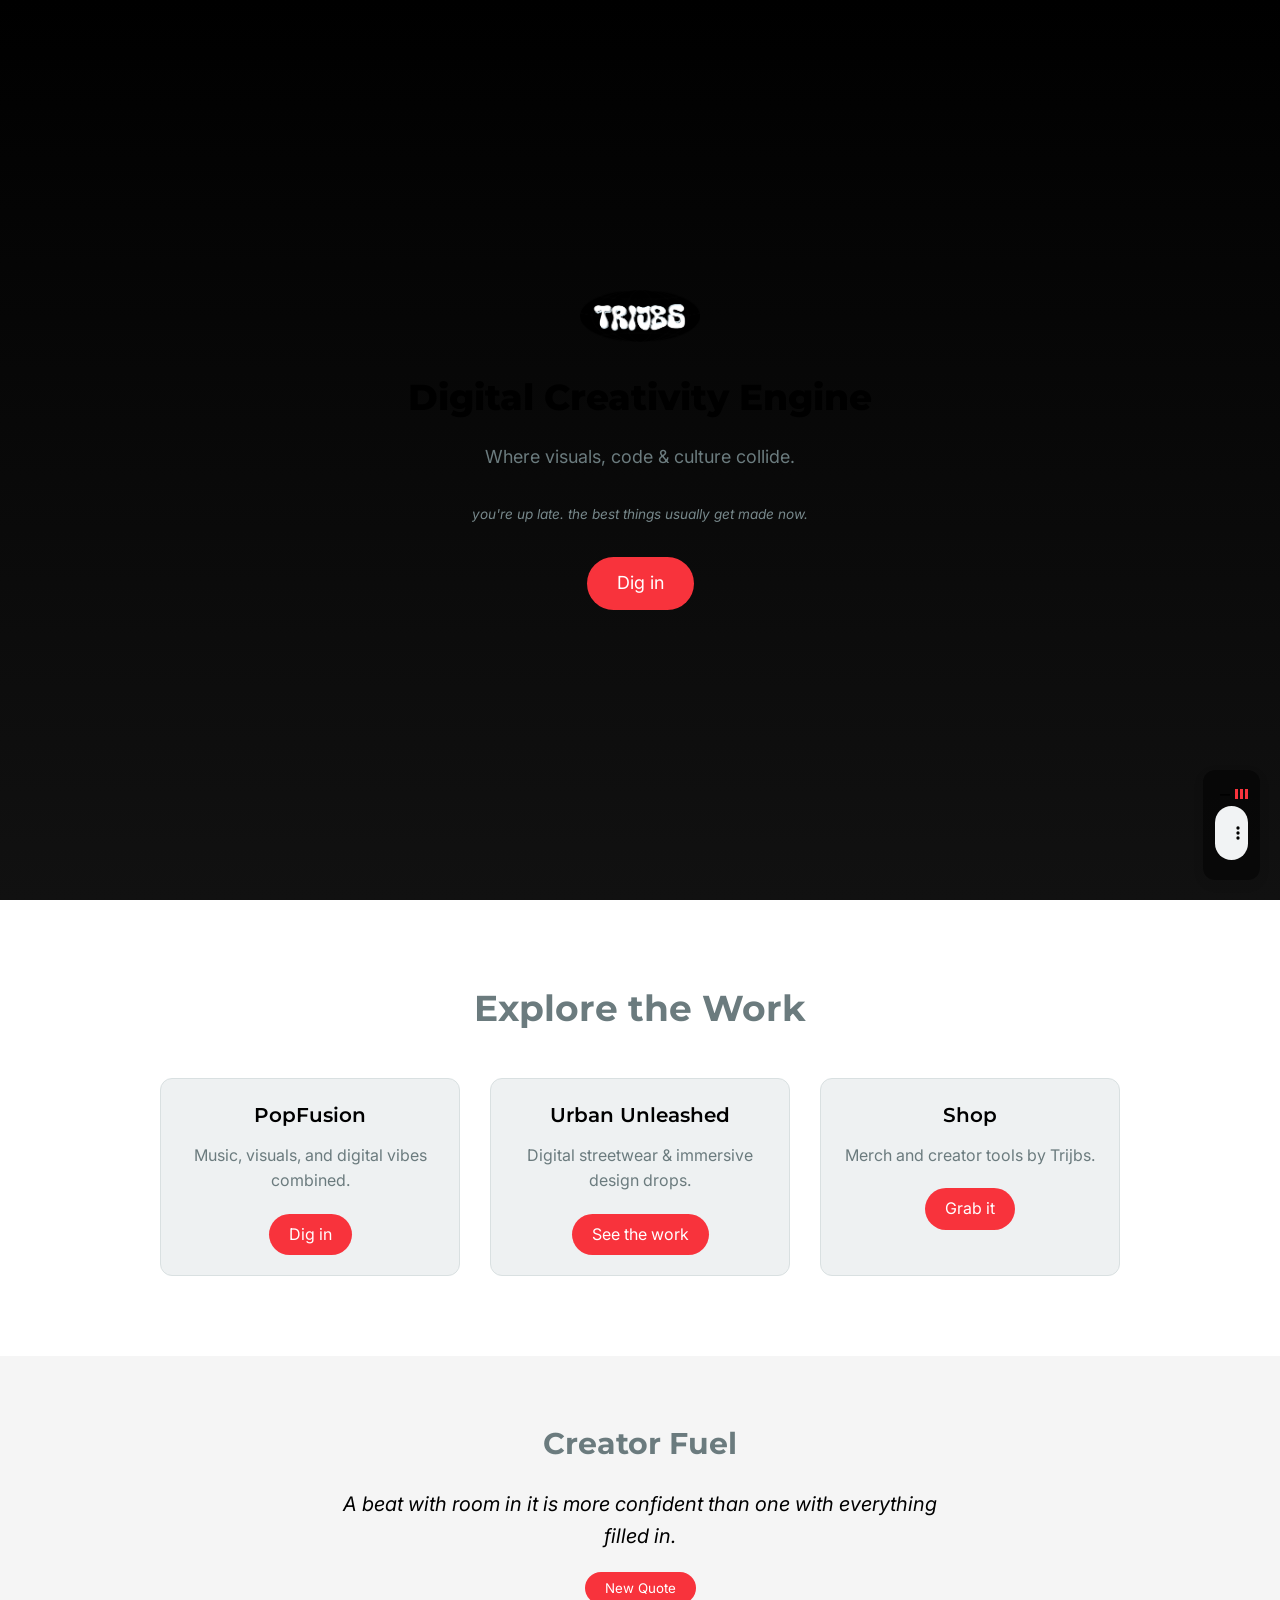
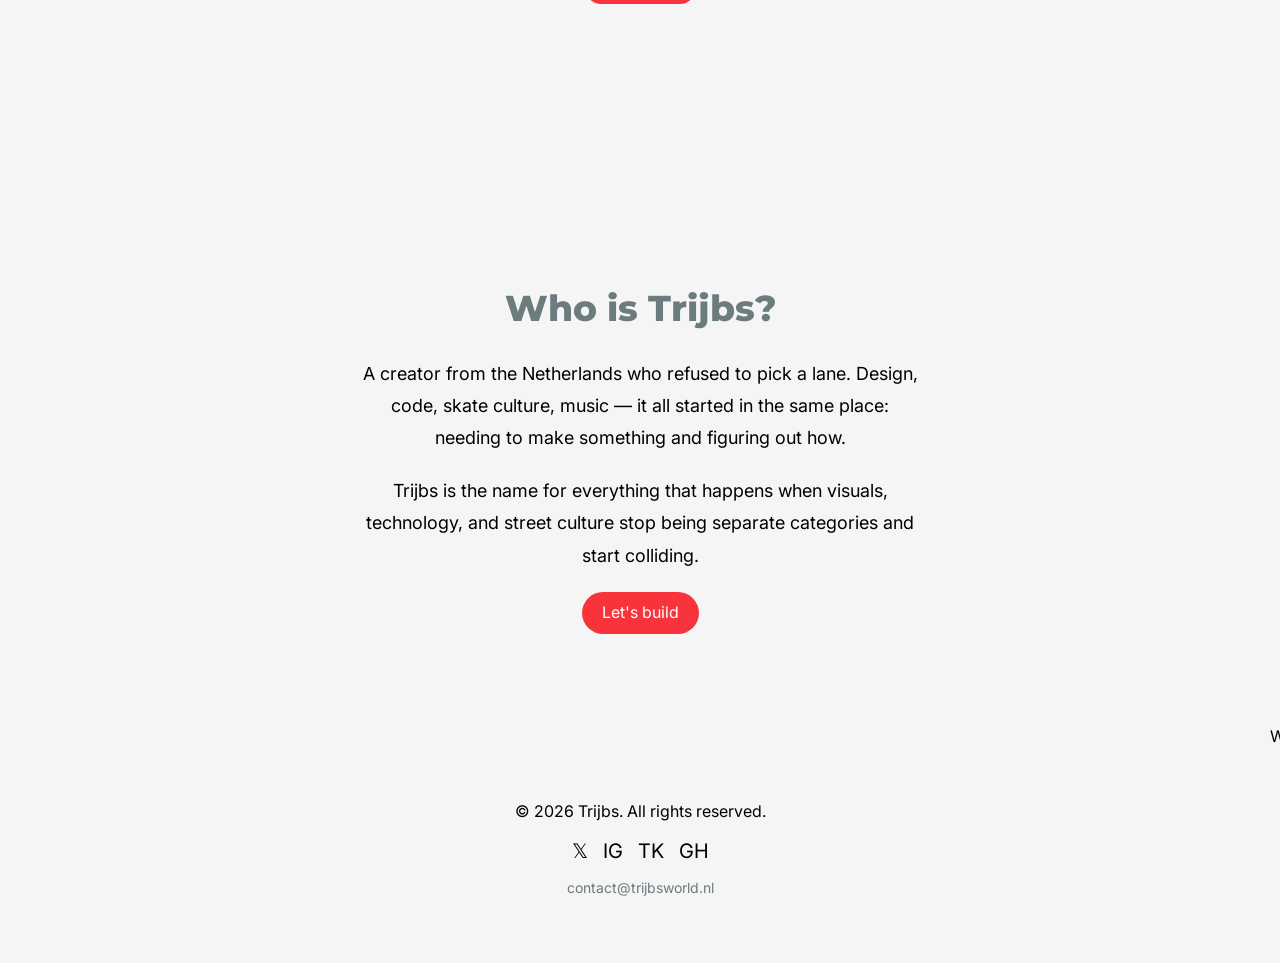
==== commit 09095abe: "Brand system v2.0 — design tokens, personality layer, UX fixes - Add full CSS design token system (2" ====
--- a/index.html
+++ b/index.html
@@ -9,133 +9,204 @@
   <meta name="description" content="A hub for experimental projects, creative tools, and interactive experiences by Trijbs.">
   <meta property="og:title" content="Trijbs – Digital Creator Platform" />
   <meta property="og:description" content="Explore visuals, audio, merch, and digital culture all in one place." />
-  <meta property="og:image" content="https://i.ibb.co/WnxdLGt/shirt1.jpg" />
+  <meta property="og:image" content="https://trijbsworld.nl/logo.png" />
   <meta property="og:url" content="https://trijbsworld.nl" />
   <meta name="twitter:card" content="summary_large_image" />
-  <link rel="icon" href="https://i.ibb.co/b5DwpZZj/Asset-2.png" type="image/png" />
-
+  <link rel="icon" href="logo.png" type="image/png" />
+
+  <link rel="preconnect" href="https://fonts.googleapis.com">
+  <link rel="preconnect" href="https://fonts.gstatic.com" crossorigin>
+  <link href="https://fonts.googleapis.com/css2?family=Inter:wght@300;400;500;600;700&family=Montserrat:wght@400;600;700;800&family=Roboto+Mono:wght@400;500&display=swap" rel="stylesheet">
   <link rel="stylesheet" href="styles.css" />
-  <script src="https://unpkg.com/@lottiefiles/lottie-player@latest/dist/lottie-player.js"></script>
 </head>
 <body>
   <!-- Loader -->
   <div id="preloader">
-    <picture>
-      <source srcset="https://i.postimg.cc/qB6DdWSx/in-b.webp" type="image/webp">
-      <img src="https://i.postimg.cc/qB6DdWSx/in-b.png" alt="Trijbs Loading" class="loader-logo" />
-    </picture>
+    <img src="loader-logo.png" alt="Trijbs Loading" class="loader-logo" />
   </div>
 
   <!-- Fullscreen Hero -->
   <section class="fullscreen-hero">
     <div class="hero-inner">
-      <picture>
-        <source srcset="https://i.ibb.co/b5DwpZZj/Asset-2.webp" type="image/webp">
-        <img id="logo-img" src="https://i.ibb.co/b5DwpZZj/Asset-2.png" alt="Trijbs Logo" class="hero-logo" loading="lazy" />
-      </picture>
+      <img id="logo-img" src="logo.png" alt="Trijbs Logo" class="hero-logo" loading="lazy" />
       <h1>Digital Creativity Engine</h1>
-      <p>Where visuals, code & culture collide.</p>
-      <a href="#explore" class="btn-primary">Enter</a>
+      <p>Where visuals, code &amp; culture collide.</p>
+      <a href="#explore" class="btn-primary">Dig in</a>
     </div>
   </section>
 
-  <div class="background-wrapper">
-    <!-- Project Showcase -->
-    <section class="grid-showcase" id="explore">
-      <h2>Explore Our Projects</h2>
-      <div class="grid-container">
-        <div class="grid-item">
-          <h3>PopFusion</h3>
-          <p>Music, visuals, and digital vibes combined.</p>
-          <a href="https://trijbs.eu/PopFusion2/" target="_blank" class="btn-secondary">Explore</a>
+  <main>
+    <div class="background-wrapper">
+      <!-- Project Showcase -->
+      <section class="grid-showcase" id="explore" aria-labelledby="projects-heading">
+        <h2 id="projects-heading">Explore the Work</h2>
+        <div class="grid-container">
+          <div class="grid-item">
+            <h3>PopFusion</h3>
+            <p>Music, visuals, and digital vibes combined.</p>
+            <a href="https://trijbs.eu/PopFusion2/" target="_blank" rel="noopener" class="btn-secondary">Dig in</a>
+          </div>
+          <div class="grid-item">
+            <h3>Urban Unleashed</h3>
+            <p>Digital streetwear &amp; immersive design drops.</p>
+            <a href="https://urban-unleashed.vercel.app" target="_blank" rel="noopener" class="btn-secondary">See the work</a>
+          </div>
+          <div class="grid-item">
+            <h3>Shop</h3>
+            <p>Merch and creator tools by Trijbs.</p>
+            <a href="https://trijbs.eu/Webshop/" target="_blank" rel="noopener" class="btn-secondary">Grab it</a>
+          </div>
         </div>
-        <div class="grid-item">
-          <h3>Urban Unleashed</h3>
-          <p>Digital streetwear & immersive design drops.</p>
-          <a href="https://urban-unleashed.vercel.app" target="_blank" class="btn-secondary">View</a>
-        </div>
-        <div class="grid-item">
-          <h3>Shop</h3>
-          <p>Merch and creator tools by Trijbs.</p>
-          <a href="https://trijbs.eu/Webshop/" target="_blank" class="btn-secondary">Shop Now</a>
-        </div>
+      </section>
+
+      <!-- Creator Prompt -->
+      <section class="quote-generator" aria-labelledby="quote-heading">
+        <h2 id="quote-heading">Creator Fuel</h2>
+        <blockquote id="quote-box" aria-live="polite">Loading...</blockquote>
+        <button onclick="loadQuote()" class="btn-secondary">New Quote</button>
+      </section>
+    </div>
+
+    <!-- About / Who is Trijbs -->
+    <section class="about" id="about" aria-labelledby="about-heading">
+      <div class="about-content">
+        <h2 id="about-heading">Who is Trijbs?</h2>
+        <p>A creator from the Netherlands who refused to pick a lane. Design, code, skate culture, music — it all started in the same place: needing to make something and figuring out how.</p>
+        <p>Trijbs is the name for everything that happens when visuals, technology, and street culture stop being separate categories and start colliding.</p>
+        <a href="mailto:contact@trijbsworld.nl" class="btn-secondary">Let's build</a>
       </div>
     </section>
 
-    <!-- Creator Prompt -->
-    <section class="quote-generator">
-      <h2>Creator Fuel</h2>
-      <blockquote id="quote-box">Loading...</blockquote>
-      <button onclick="loadQuote()" class="btn-secondary">New Quote</button>
-    </section>
-  </div>
+    <!-- Text Bar -->
+    <div class="text-bar" role="marquee" aria-label="Trijbs — where visuals, code & culture collide">
+      <span class="marquee-text">Where visuals, code &amp; culture collide — Build something real — Create today even if it sucks — Trijbs &nbsp;&nbsp;&nbsp;&nbsp;&nbsp;&nbsp; Where visuals, code &amp; culture collide — Build something real — Create today even if it sucks — Trijbs &nbsp;&nbsp;&nbsp;&nbsp;&nbsp;&nbsp;</span>
+    </div>
+  </main>
 
   <!-- Audio Player Overlay -->
-  <div class="audio-overlay" id="audioOverlay">
+  <div class="audio-overlay" id="audioOverlay" role="region" aria-label="Audio player">
     <div class="audio-header">
-      <button id="minimizeAudio" title="Toggle Audio Player">–</button>
-      <div class="equalizer"><span></span><span></span><span></span></div>
-    </div>
-    <audio controls autoplay loop id="audioPlayer">
+      <button id="minimizeAudio" title="Toggle Audio Player" aria-label="Toggle audio player">–</button>
+      <div class="equalizer" aria-hidden="true"><span></span><span></span><span></span></div>
+    </div>
+    <audio controls loop id="audioPlayer">
       <source src="https://cdn.pixabay.com/download/audio/2022/10/03/audio_1437c36f6e.mp3?filename=lofi-study-112191.mp3" type="audio/mpeg">
     </audio>
   </div>
 
   <!-- Footer -->
   <footer>
-    <p>© 2025 Trijbs. All rights reserved.</p>
+    <p>© 2026 Trijbs. All rights reserved.</p>
     <div class="social-links">
-      <a href="https://twitter.com/trijbs" target="_blank">𝕏</a>
-      <a href="https://instagram.com/trjbs" target="_blank">📷</a>
-      <a href="https://www.tiktok.com/@trijbs.i" target="_blank">🎵</a>
-    </div>
+      <a href="https://twitter.com/trijbs" target="_blank" rel="noopener" class="social-icon" aria-label="Trijbs on X (Twitter)">𝕏</a>
+      <a href="https://instagram.com/trijbsworld" target="_blank" rel="noopener" class="social-icon" aria-label="Trijbs on Instagram">IG</a>
+      <a href="https://www.tiktok.com/@trijbs.i" target="_blank" rel="noopener" class="social-icon" aria-label="Trijbs on TikTok">TK</a>
+      <a href="https://github.com/trijbs" target="_blank" rel="noopener" class="social-icon" aria-label="Trijbs on GitHub">GH</a>
+    </div>
+    <p class="contact-line"><a href="mailto:contact@trijbsworld.nl">contact@trijbsworld.nl</a></p>
   </footer>
 
-  <!-- JS -->
+  <!-- Inline: theme init (must run before body paint to prevent flash) -->
   <script>
-    const savedTheme = localStorage.getItem('theme');
-    if (savedTheme === 'light' || savedTheme === 'dark') {
-      document.body.classList.add(savedTheme + '-mode');
-    } else {
-      const prefersLight = window.matchMedia('(prefers-color-scheme: light)').matches;
-      document.body.classList.add(prefersLight ? 'light-mode' : 'dark-mode');
-    }
-
+    (function() {
+      const saved = localStorage.getItem('theme');
+      if (saved === 'light' || saved === 'dark') {
+        document.body.classList.add(saved + '-mode');
+      } else {
+        const prefersLight = window.matchMedia('(prefers-color-scheme: light)').matches;
+        document.body.classList.add(prefersLight ? 'light-mode' : 'dark-mode');
+      }
+    })();
+  </script>
+
+  <!-- Inline: core functionality -->
+  <script>
     const quotes = [
+      // Original
       "Design is intelligence made visible.",
       "Create something today even if it sucks.",
       "Every pixel counts. Every line speaks.",
-      "Don’t just code. Communicate.",
-      "Good design is obvious. Great design is invisible."
+      "Don't just code. Communicate.",
+      "Good design is obvious. Great design is invisible.",
+      // Design
+      "Good design makes you forget someone made it. Great design makes you want to find out who.",
+      "A grid is not a cage. It is a starting point you earn the right to break.",
+      "The color you pick for the background matters as much as the color for the text. Everything is the design.",
+      "Clients say 'make it pop.' What they mean is 'make it work.' Figure out the difference early.",
+      "If your portfolio only shows your best work, it shows your least honest work.",
+      // Code
+      "The code you write tonight will embarrass you in six months. Ship it anyway.",
+      "Commenting your code is writing a letter to yourself at 3am six weeks from now. Be kind to that person.",
+      "The bug is always in the last place you look because you stop looking once you find it.",
+      "Learning a new framework every month is not being versatile. It is being afraid to go deep.",
+      "The best UI is the one the user does not notice. The worst is the one they screenshot.",
+      // Skate / Street
+      "Skating teaches you that the fall is not the failure. Stopping because you fell is.",
+      "Skate spots are not public property. They are borrowed space used better than intended.",
+      "The best skaters have the worst footage. They are too busy skating to film themselves.",
+      "A fresh pair of shoes will not fix your kickflip. You already know that.",
+      "Street culture does not have gatekeepers. It has filters. You either feel it or you do not.",
+      // Music / Visual
+      "A beat with room in it is more confident than one with everything filled in.",
+      "The song that sounds effortless took the most effort. That is the whole game.",
+      "Visuals that explain the music were not made for the music. They were made for the algorithm.",
+      "Sample something obscure. Not because obscurity is cool — because it means you actually went looking.",
+      "The best music video is the one playing in your head when the song hits.",
+      // Trijbs originals
+      "Where visuals, code and culture collide — that is not a tagline. That is a floor plan.",
+      "There is no such thing as a finished project. There is only a project you stopped touching.",
+      "You are not a designer who codes or a developer who designs. You are something that does not have a job title yet.",
+      "The creative block is not a wall. It is a waiting room. Most people sit in it too long.",
+      "Post the work before it is ready. Readiness is a feeling that never fully arrives.",
+      "If your process looks clean from the outside, you are either lying or not trying hard enough.",
+      "The people who will most value your work are the ones who are also building. Find them.",
+      "Being early to something is only valuable if you stay long enough to be proven right.",
+      "Trijbs is not a brand. It is a build log."
     ];
 
     function loadQuote() {
-      const quote = quotes[Math.floor(Math.random() * quotes.length)];
-      document.getElementById('quote-box').textContent = quote;
+      const box = document.getElementById('quote-box');
+      if (box) box.textContent = quotes[Math.floor(Math.random() * quotes.length)];
     }
 
     window.addEventListener('DOMContentLoaded', loadQuote);
 
-    window.addEventListener("load", function () {
-      const preloader = document.getElementById("preloader");
+    window.addEventListener('load', function () {
+      const preloader = document.getElementById('preloader');
       if (preloader) {
-        preloader.style.opacity = "0";
-        preloader.style.pointerEvents = "none";
-        setTimeout(() => preloader.remove(), 500);
+        preloader.style.opacity = '0';
+        preloader.style.pointerEvents = 'none';
+        setTimeout(() => preloader.remove(), 600);
       }
     });
 
-    document.addEventListener("DOMContentLoaded", () => {
-      const toggleBtn = document.getElementById("minimizeAudio");
-      const audioPlayer = document.getElementById("audioPlayer");
+    document.addEventListener('DOMContentLoaded', () => {
+      // Audio toggle
+      const toggleBtn = document.getElementById('minimizeAudio');
+      const audioPlayer = document.getElementById('audioPlayer');
       if (toggleBtn && audioPlayer) {
-        toggleBtn.addEventListener("click", () => {
-          const isHidden = audioPlayer.style.display === "none";
-          audioPlayer.style.display = isHidden ? "block" : "none";
-          toggleBtn.textContent = isHidden ? "–" : "+";
+        toggleBtn.addEventListener('click', () => {
+          const isHidden = audioPlayer.style.display === 'none';
+          audioPlayer.style.display = isHidden ? 'block' : 'none';
+          toggleBtn.textContent = isHidden ? '–' : '+';
+          toggleBtn.setAttribute('aria-label', isHidden ? 'Minimize audio player' : 'Expand audio player');
         });
       }
+
+      // Smooth scroll
+      document.querySelectorAll('a[href^="#"]').forEach(anchor => {
+        anchor.addEventListener('click', function(e) {
+          const target = document.querySelector(this.getAttribute('href'));
+          if (target) {
+            e.preventDefault();
+            target.scrollIntoView({ behavior: 'smooth' });
+          }
+        });
+      });
     });
   </script>
+
+  <!-- Personality & Easter Eggs -->
+  <script src="trijbs.js" defer></script>
 </body>
 </html>
--- a/styles.css
+++ b/styles.css
@@ -1,8 +1,373 @@
-/* Shared background image wrapper */
+/* ============================================================
+   TRIJBS DESIGN TOKENS — Visual Identity System v2.0
+   ============================================================ */
+
+/* --- Color Primitives --- */
+:root {
+  --color-black:          #000000;
+  --color-white:          #FFFFFF;
+  --color-offwhite:       #F5F5F5;
+
+  --color-red:            #F8333C;
+  --color-red-dark:       #D32F36;
+  --color-red-light:      #FF6B73;
+
+  --color-neutral-100:    #EEF1F2;
+  --color-neutral-200:    #D9E0E1;
+  --color-neutral-300:    #B8C4C6;
+  --color-neutral-cool:   #93A8AC;
+  --color-neutral-400:    #6B7B7E;
+  --color-muted:          #4A4A4A;
+
+  --color-surface-border: #333333;
+  --color-surface-subtle: #2A2A2A;
+  --color-surface-dark:   #1E1E1E;
+  --color-surface-mid:    #111111;
+
+  --color-success:        #2ECC71;
+  --color-warning:        #F39C12;
+  --color-error:          #F8333C;
+  --color-info:           #3498DB;
+
+  /* Sub-brand accents */
+  --color-popfusion:        #E040FB;
+  --color-popfusion-hover:  #C030D9;
+  --color-urban:            #FF6F00;
+  --color-urban-hover:      #E06200;
+  --color-vibebit:          #00E5FF;
+  --color-vibebit-hover:    #00BCD4;
+}
+
+/* --- Semantic Tokens: Dark Mode (Default) --- */
+:root {
+  --bg-primary:           var(--color-black);
+  --bg-secondary:         var(--color-surface-mid);
+  --bg-tertiary:          var(--color-surface-dark);
+  --bg-elevated:          var(--color-surface-subtle);
+
+  --text-primary:         var(--color-white);
+  --text-secondary:       var(--color-neutral-cool);
+  --text-tertiary:        var(--color-neutral-400);
+  --text-inverse:         var(--color-black);
+  --text-link:            var(--color-red);
+  --text-link-hover:      var(--color-red-dark);
+
+  --border-default:       var(--color-surface-border);
+  --border-subtle:        var(--color-surface-dark);
+  --border-focus:         var(--color-red);
+
+  --accent-primary:       var(--color-red);
+  --accent-hover:         var(--color-red-dark);
+  --accent-text:          var(--color-white);
+
+  --shadow-sm:  0 2px 8px  rgba(255, 255, 255, 0.03);
+  --shadow-md:  0 4px 12px rgba(255, 255, 255, 0.05);
+  --shadow-lg:  0 8px 20px rgba(255, 255, 255, 0.05);
+  --overlay:        rgba(0, 0, 0, 0.75);
+  --overlay-light:  rgba(0, 0, 0, 0.50);
+}
+
+/* --- Semantic Tokens: Light Mode --- */
+body.light-mode,
+[data-theme="light"] {
+  --bg-primary:           var(--color-offwhite);
+  --bg-secondary:         var(--color-white);
+  --bg-tertiary:          var(--color-neutral-100);
+  --bg-elevated:          var(--color-white);
+
+  --text-primary:         var(--color-black);
+  --text-secondary:       var(--color-neutral-400);
+  --text-tertiary:        var(--color-neutral-cool);
+  --text-inverse:         var(--color-white);
+
+  --border-default:       var(--color-neutral-200);
+  --border-subtle:        var(--color-neutral-100);
+
+  --shadow-sm:  0 2px 8px  rgba(0, 0, 0, 0.05);
+  --shadow-md:  0 4px 12px rgba(0, 0, 0, 0.08);
+  --shadow-lg:  0 8px 20px rgba(0, 0, 0, 0.10);
+  --overlay:        rgba(0, 0, 0, 0.50);
+  --overlay-light:  rgba(0, 0, 0, 0.25);
+}
+
+/* --- Sub-brand Accent Overrides --- */
+[data-brand="popfusion"] {
+  --accent-primary:  var(--color-popfusion);
+  --accent-hover:    var(--color-popfusion-hover);
+  --text-link:       var(--color-popfusion);
+  --text-link-hover: var(--color-popfusion-hover);
+  --border-focus:    var(--color-popfusion);
+}
+[data-brand="urban-unleashed"] {
+  --accent-primary:  var(--color-urban);
+  --accent-hover:    var(--color-urban-hover);
+  --text-link:       var(--color-urban);
+  --text-link-hover: var(--color-urban-hover);
+  --border-focus:    var(--color-urban);
+}
+[data-brand="vibebit"] {
+  --accent-primary:  var(--color-vibebit);
+  --accent-hover:    var(--color-vibebit-hover);
+  --text-link:       var(--color-vibebit);
+  --text-link-hover: var(--color-vibebit-hover);
+  --border-focus:    var(--color-vibebit);
+}
+
+/* --- Typography Tokens --- */
+:root {
+  --font-heading: 'Montserrat', sans-serif;
+  --font-body:    'Inter', sans-serif;
+  --font-mono:    'Roboto Mono', monospace;
+
+  --text-xs:   0.75rem;    /* 12px */
+  --text-sm:   0.875rem;   /* 14px */
+  --text-base: 1rem;       /* 16px */
+  --text-lg:   1.125rem;   /* 18px */
+  --text-xl:   1.25rem;    /* 20px */
+  --text-2xl:  1.5rem;     /* 24px */
+  --text-3xl:  1.875rem;   /* 30px */
+  --text-4xl:  2.25rem;    /* 36px */
+  --text-5xl:  3rem;       /* 48px */
+}
+
+/* --- Spacing Tokens --- */
+:root {
+  --space-1:  0.25rem;  /*  4px */
+  --space-2:  0.5rem;   /*  8px */
+  --space-3:  0.75rem;  /* 12px */
+  --space-4:  1rem;     /* 16px */
+  --space-5:  1.25rem;  /* 20px */
+  --space-6:  1.5rem;   /* 24px */
+  --space-8:  2rem;     /* 32px */
+  --space-10: 2.5rem;   /* 40px */
+  --space-12: 3rem;     /* 48px */
+  --space-16: 4rem;     /* 64px */
+  --space-20: 5rem;     /* 80px */
+}
+
+/* --- Motion Tokens --- */
+:root {
+  --transition-fast:   150ms ease;
+  --transition-normal: 300ms ease;
+  --transition-slow:   500ms ease;
+}
+
+/* --- Layout Tokens --- */
+:root {
+  --container-max: 1200px;
+  --radius-sm:   4px;
+  --radius-md:   8px;
+  --radius-lg:   12px;
+  --radius-full: 9999px;
+}
+
+@media (prefers-reduced-motion: reduce) {
+  :root {
+    --transition-fast:   0ms;
+    --transition-normal: 0ms;
+    --transition-slow:   0ms;
+  }
+}
+
+/* ============================================================
+   RESET & BASE
+   ============================================================ */
+
+* {
+    margin: 0;
+    padding: 0;
+    box-sizing: border-box;
+    font-family: var(--font-body);
+}
+
+body {
+    color: var(--text-primary);
+    line-height: 1.6;
+    min-height: 100vh;
+    display: flex;
+    flex-direction: column;
+    background-color: var(--bg-primary);
+    transition: background-color var(--transition-slow), color var(--transition-slow);
+}
+
+/* ============================================================
+   PRELOADER
+   ============================================================ */
+
+#preloader {
+    position: fixed;
+    inset: 0;
+    background-color: var(--color-black);
+    display: flex;
+    align-items: center;
+    justify-content: center;
+    z-index: 9999;
+    transition: opacity var(--transition-slow);
+}
+
+.loader-logo {
+    max-width: 200px;
+    animation: fadeIn 0.6s ease-in-out;
+}
+
+/* ============================================================
+   LAYOUT
+   ============================================================ */
+
+.navbar {
+    background-color: var(--bg-primary);
+    padding: var(--space-4);
+    display: flex;
+    justify-content: space-between;
+    align-items: center;
+    width: 100%;
+    position: sticky;
+    top: 0;
+    z-index: 1000;
+}
+
+.logo {
+    display: flex;
+    align-items: center;
+    gap: var(--space-2);
+}
+
+.logo-img {
+    height: 20px;
+    width: 30px;
+    transition: filter var(--transition-slow);
+}
+
+.logo-img.small-logo {
+    height: 30px;
+}
+
+body.light-mode .logo-img {
+    filter: invert(1);
+}
+
+/* ============================================================
+   TEXT BAR / MARQUEE
+   ============================================================ */
+
+.text-bar {
+    background-color: var(--bg-primary);
+    padding: 10px;
+    text-align: center;
+    font-size: var(--text-base);
+    color: var(--text-primary);
+    border-bottom: 0px solid var(--color-neutral-cool);
+    position: relative;
+    overflow: hidden;
+    white-space: nowrap;
+}
+
+.marquee-text {
+    display: inline-block;
+    animation: marquee 20s linear infinite;
+    padding-left: 100%;
+}
+
+/* ============================================================
+   NAVIGATION
+   ============================================================ */
+
+.nav-links {
+    list-style: none;
+    display: flex;
+    align-items: center;
+    gap: var(--space-8);
+}
+
+.nav-links a {
+    color: var(--text-primary);
+    text-decoration: none;
+    padding: var(--space-2) var(--space-4);
+    transition: background-color var(--transition-normal), color var(--transition-normal);
+}
+
+.nav-links a:hover {
+    background-color: var(--color-neutral-cool);
+    color: var(--color-black);
+}
+
+/* ============================================================
+   BUTTONS
+   ============================================================ */
+
+.btn-login,
+.btn-primary,
+.btn-secondary {
+    border: none;
+    border-radius: var(--radius-full);
+    cursor: pointer;
+    padding: 8px 20px;
+    transition: background-color var(--transition-normal), transform var(--transition-normal);
+    color: var(--accent-text);
+    background-color: var(--accent-primary);
+    font-family: var(--font-body);
+    text-decoration: none;
+    display: inline-block;
+}
+
+.btn-primary {
+    padding: 12px 30px;
+    font-size: var(--text-lg);
+}
+
+.btn-login:hover,
+.btn-primary:hover,
+.btn-secondary:hover {
+    background-color: var(--accent-hover);
+    transform: scale(1.05);
+}
+
+/* ============================================================
+   HERO
+   ============================================================ */
+
+.fullscreen-hero {
+    height: 100vh;
+    background: linear-gradient(to bottom, var(--color-black) 0%, var(--color-surface-mid) 100%);
+    display: flex;
+    justify-content: center;
+    align-items: center;
+    text-align: center;
+    padding: var(--space-8);
+    flex-direction: column;
+}
+
+.hero-inner {
+    max-width: 900px;
+}
+
+.hero-logo {
+    max-width: 120px;
+    margin-bottom: 20px;
+}
+
+.fullscreen-hero h1 {
+    font-family: var(--font-heading);
+    font-weight: 800;
+    font-size: var(--text-4xl);
+    margin-bottom: var(--space-4);
+    color: var(--text-primary);
+}
+
+.fullscreen-hero p {
+    font-size: var(--text-lg);
+    color: var(--text-secondary);
+    margin-bottom: var(--space-8);
+}
+
+/* ============================================================
+   BACKGROUND WRAPPER / SCENIC
+   ============================================================ */
+
 .background-wrapper {
   background: url('https://i.postimg.cc/zfDPZvYy/A-digital-illustration-in-modern-stylized-lands.webp') no-repeat center center;
   background-size: cover;
-  background-attachment: fixed;
+  background-attachment: fixed; /* overridden on iOS below */
   width: 100%;
   display: block;
   padding: 0;
@@ -11,258 +376,16 @@
   position: relative;
   z-index: 0;
 }
-/* Reset default styles */
-* {
-    margin: 0;
-    padding: 0;
-    box-sizing: border-box;
-    font-family: Arial, Helvetica, sans-serif;
-}
-
-/* Color Mode Fallbacks */
-@media (prefers-color-scheme: dark) {
-    body:not(.light-mode):not(.dark-mode) {
-        background-color: #000000;
-        color: #ffffff;
-    }
-    body:not(.light-mode):not(.dark-mode) .logo-img {
-        filter: none;
-        transition: filter 0.4s ease;
-    }
-}
-
-@media (prefers-color-scheme: light) {
-    body:not(.light-mode):not(.dark-mode) {
-        background-color: #f5f5f5;
-        color: #000000;
-    }
-    body:not(.light-mode):not(.dark-mode) .navbar,
-    body:not(.light-mode):not(.dark-mode) .text-bar,
-    body:not(.light-mode):not(.dark-mode) footer,
-    body:not(.light-mode):not(.dark-mode) .modal {
-        background-color: #ffffff;
-        color: #000000;
-    }
-    body:not(.light-mode):not(.dark-mode) .nav-links a {
-        color: #000000;
-    }
-    body:not(.light-mode):not(.dark-mode) .btn-login,
-    body:not(.light-mode):not(.dark-mode) .btn-primary,
-    body:not(.light-mode):not(.dark-mode) .btn-secondary {
-        background-color: #000000;
-        color: #ffffff;
-    }
-    body:not(.light-mode):not(.dark-mode) .logo-img {
-        filter: invert(1);
-        transition: filter 0.4s ease;
-    }
-}
-
-/* Base Styles */
-body {
-    color: #FFFFFF;
-    line-height: 1.6;
-    min-height: 100vh;
-    display: flex;
-    flex-direction: column;
-    background-color: #000000;
-    transition: background-color 0.4s ease, color 0.4s ease;
-}
-
-body.light-mode {
-    background-color: #f5f5f5;
-    color: #000000;
-}
-
-body.light-mode .navbar,
-body.light-mode .text-bar,
-body.light-mode footer,
-body.light-mode .modal {
-    background-color: #ffffff;
-    color: #000000;
-}
-
-body.light-mode .nav-links a {
-    color: #000000;
-}
-
-body.light-mode .nav-links a:hover {
-    background-color: #000000;
-    color: #ffffff;
-}
-
-body.light-mode .btn-login,
-body.light-mode .btn-primary,
-body.light-mode .btn-secondary {
-    background-color: #000000;
-    color: #ffffff;
-}
-
-body.light-mode .btn-login:hover,
-body.light-mode .btn-primary:hover,
-body.light-mode .btn-secondary:hover {
-    background-color: #F8333C;
-    color: #ffffff;
-}
-
-body.light-mode .project-card,
-body.light-mode .product-card {
-    background-color: #ffffff;
-    color: #000000;
-    border: 1px solid #ccc;
-}
-
-body.light-mode .quote-generator,
-body.light-mode .audio-player,
-body.light-mode .featured-products,
-body.light-mode .projects,
-body.light-mode .shop,
-body.light-mode .contact {
-    background-color: #ffffff;
-    color: #000000;
-}
-
-body.light-mode .quote-generator h2,
-body.light-mode .audio-player h2,
-body.light-mode .featured-products h2,
-body.light-mode .projects h2,
-body.light-mode .shop h2,
-body.light-mode .contact h2 {
-    color: #000000;
-}
-
-body.light-mode #quote-box {
-    color: #000000;
-}
-
-body.light-mode .contact input,
-body.light-mode .auth-form input {
-    border-color: #000000;
-    color: #000000;
-}
-
-/* Layout */
-.navbar {
-    background-color: #000000;
-    padding: 1rem;
-    display: flex;
-    justify-content: space-between;
-    align-items: center;
-    width: 100%;
-    position: sticky;
-    top: 0;
-    z-index: 1000;
-}
-
-.logo {
-    display: flex;
-    align-items: center;
-    gap: 0.5rem;
-}
-
-.logo-img {
-    height: 20px;
-    width: 30px;
-    transition: filter 0.4s ease;
-}
-
-.logo-img.small-logo {
-    height: 30px;
-}
-
-body.light-mode .logo-img {
-    filter: invert(1);
-}
-
-/* Text Bar */
-.text-bar {
-    background-color: #000000;
-    padding: 10px;
-    text-align: center;
-    font-size: 16px;
-    color: #ffffff;
-    border-bottom: 0px solid #93A8AC;
-    position: relative;
-    overflow: hidden;
-    white-space: nowrap;
-}
-
-/* Nav Links */
-.nav-links {
-    list-style: none;
-    display: flex;
-    align-items: center;
-    gap: 2rem;
-}
-
-.nav-links a {
-    color: #FFFFFF;
-    text-decoration: none;
-    padding: 0.5rem 1rem;
-    transition: background-color 0.3s, color 0.3s;
-}
-
-.nav-links a:hover {
-    background-color: #93A8AC;
-    color: #000000;
-}
-
-/* Buttons */
-.btn-login,
-.btn-primary,
-.btn-secondary {
-    border: none;
-    border-radius: 20px;
-    cursor: pointer;
-    padding: 8px 20px;
-    transition: background-color 0.3s, transform 0.3s;
-    color: #FFFFFF;
-    background-color: #F8333C;
-}
-
-.btn-login {
-    padding: 8px 20px;
-    border-radius: 20px;
-}
-
-.btn-primary {
-    padding: 12px 30px;
-    border-radius: 25px;
-    font-size: 18px;
-    text-decoration: none;
-}
-
-.btn-login:hover,
-.btn-primary:hover,
-.btn-secondary:hover {
-    background-color: #D32F36;
-    transform: scale(1.05);
-}
-
-/* fullscreen-hero Section */
-.fullscreen-hero {
-    height: 100vh;
-    background: linear-gradient(to bottom, #000000 0%, #111111 100%);
-    display: flex;
-    justify-content: center;
-    align-items: center;
-    text-align: center;
-    padding: 2rem;
-    flex-direction: column;
-}
-
-.hero-inner {
-    max-width: 900px;
-}
-
-.hero-logo {
-    max-width: 120px;
-    margin-bottom: 20px;
-}
-
-/* scenic-section and scenic-img */
+
+/* iOS Safari does not support background-attachment: fixed */
+@supports (-webkit-touch-callout: none) {
+  .background-wrapper {
+    background-attachment: scroll;
+  }
+}
+
 .scenic-section {
-    background-color: #000;
+    background-color: var(--bg-primary);
     text-align: center;
     padding: 0;
 }
@@ -273,12 +396,24 @@
     display: block;
 }
 
-/* grid-showcase Section */
+/* ============================================================
+   GRID SHOWCASE (Projects)
+   ============================================================ */
+
 .grid-showcase {
-    padding: 80px 20px;
-    background-color: #111;
-    color: #fff;
-    text-align: center;
+    padding: var(--space-20) var(--space-5);
+    background-color: var(--bg-secondary);
+    color: var(--text-primary);
+    text-align: center;
+}
+
+.grid-showcase h2 {
+    font-family: var(--font-heading);
+    font-weight: 700;
+    font-size: var(--text-4xl);
+    margin-bottom: var(--space-6);
+    color: var(--text-secondary);
+    animation: fadeIn 1s ease-in-out;
 }
 
 .grid-container {
@@ -286,43 +421,51 @@
     flex-wrap: wrap;
     gap: 30px;
     justify-content: center;
-    margin-top: 40px;
+    margin-top: var(--space-10);
 }
 
 .grid-item {
-    background: #1e1e1e;
-    padding: 20px;
-    border-radius: 12px;
+    background: var(--bg-tertiary);
+    padding: var(--space-5);
+    border-radius: var(--radius-lg);
     max-width: 300px;
     flex: 1 1 250px;
-    transition: transform 0.3s;
+    transition: transform var(--transition-normal), box-shadow var(--transition-normal);
+    border: 1px solid var(--border-default);
 }
 
 .grid-item:hover {
     transform: translateY(-6px);
-    box-shadow: 0 8px 20px rgba(255,255,255,0.05);
+    box-shadow: var(--shadow-lg);
 }
 
 .grid-item h3 {
-    margin-bottom: 10px;
-    font-size: 20px;
+    font-family: var(--font-heading);
+    font-weight: 600;
+    margin-bottom: var(--space-3);
+    font-size: var(--text-xl);
+    color: var(--text-primary);
 }
 
 .grid-item p {
-    margin-bottom: 20px;
-    font-size: 16px;
-}
-
-/* audio-overlay styles */
+    margin-bottom: var(--space-5);
+    font-size: var(--text-base);
+    color: var(--text-secondary);
+}
+
+/* ============================================================
+   AUDIO PLAYER OVERLAY
+   ============================================================ */
+
 .audio-overlay {
     position: fixed;
     bottom: 20px;
     right: 20px;
     z-index: 999;
-    background-color: rgba(0, 0, 0, 0.75);
-    padding: 10px;
-    border-radius: 12px;
-    box-shadow: 0 0 10px rgba(0, 0, 0, 0.3);
+    background-color: var(--overlay);
+    padding: var(--space-3);
+    border-radius: var(--radius-lg);
+    box-shadow: var(--shadow-md);
     max-width: 300px;
 }
 
@@ -338,9 +481,9 @@
 
 .audio-header button {
     background: transparent;
-    color: #fff;
+    color: var(--text-primary);
     border: none;
-    font-size: 20px;
+    font-size: var(--text-xl);
     cursor: pointer;
     padding: 0 5px;
 }
@@ -354,27 +497,170 @@
     display: block;
     width: 3px;
     height: 10px;
-    background: red;
+    background: var(--accent-primary);
     animation: bounce 1s infinite ease-in-out alternate;
 }
 
-.equalizer span:nth-child(2) {
-    animation-delay: 0.2s;
-}
-
-.equalizer span:nth-child(3) {
-    animation-delay: 0.4s;
-}
+.equalizer span:nth-child(2) { animation-delay: 0.2s; }
+.equalizer span:nth-child(3) { animation-delay: 0.4s; }
 
 @keyframes bounce {
     from { height: 10px; }
-    to { height: 20px; }
-}
-
-/* Contact Section */
+    to   { height: 20px; }
+}
+
+/* ============================================================
+   QUOTE GENERATOR
+   ============================================================ */
+
+.quote-generator {
+    background-color: var(--bg-primary);
+    padding: var(--space-16) var(--space-5);
+    text-align: center;
+}
+
+.quote-generator h2 {
+    font-family: var(--font-heading);
+    font-weight: 700;
+    font-size: var(--text-3xl);
+    color: var(--text-secondary);
+    margin-bottom: var(--space-5);
+}
+
+#quote-box {
+    font-size: var(--text-xl);
+    color: var(--text-primary);
+    font-style: italic;
+    margin-bottom: var(--space-5);
+    max-width: 600px;
+    margin-left: auto;
+    margin-right: auto;
+}
+
+/* ============================================================
+   PROJECTS SECTION
+   ============================================================ */
+
+.projects {
+    padding: var(--space-16) var(--space-5);
+    background-color: var(--bg-secondary);
+    text-align: center;
+}
+
+.projects-content {
+    max-width: 1000px;
+    margin: 0 auto;
+}
+
+.projects h2 {
+    font-family: var(--font-heading);
+    font-weight: 700;
+    font-size: var(--text-4xl);
+    margin-bottom: var(--space-10);
+    color: var(--text-secondary);
+    animation: fadeIn 1s ease-in-out;
+}
+
+.project-grid {
+    display: flex;
+    gap: 30px;
+    flex-wrap: wrap;
+    justify-content: center;
+}
+
+.project-card {
+    background-color: var(--bg-tertiary);
+    padding: var(--space-5);
+    border-radius: var(--radius-lg);
+    border: 1px solid var(--border-default);
+    flex: 1 1 250px;
+    max-width: 300px;
+    color: var(--text-primary);
+    transition: transform var(--transition-normal), box-shadow var(--transition-normal);
+}
+
+.project-card:hover {
+    transform: translateY(-5px);
+    box-shadow: var(--shadow-md);
+}
+
+/* ============================================================
+   AUDIO PLAYER SECTION
+   ============================================================ */
+
+.audio-player {
+    background-color: var(--bg-primary);
+    padding: var(--space-16) var(--space-5);
+    text-align: center;
+}
+
+.audio-player h2 {
+    font-family: var(--font-heading);
+    font-weight: 600;
+    font-size: var(--text-3xl);
+    color: var(--text-secondary);
+    margin-bottom: var(--space-5);
+}
+
+.audio-player audio {
+    width: 100%;
+    max-width: 500px;
+}
+
+/* ============================================================
+   FEATURED PRODUCTS
+   ============================================================ */
+
+.featured-products {
+    background-color: var(--bg-secondary);
+    padding: var(--space-16) var(--space-5);
+    text-align: center;
+}
+
+.featured-products h2 {
+    font-family: var(--font-heading);
+    font-weight: 700;
+    font-size: var(--text-4xl);
+    margin-bottom: var(--space-10);
+    color: var(--text-secondary);
+}
+
+.product-carousel {
+    display: flex;
+    flex-wrap: wrap;
+    justify-content: center;
+    gap: 30px;
+}
+
+.product-card {
+    background-color: var(--bg-tertiary);
+    padding: var(--space-5);
+    border-radius: var(--radius-lg);
+    text-align: center;
+    color: var(--text-primary);
+    max-width: 250px;
+    transition: transform var(--transition-normal), box-shadow var(--transition-normal);
+    border: 1px solid var(--border-default);
+}
+
+.product-card:hover {
+    transform: translateY(-5px);
+    box-shadow: var(--shadow-md);
+}
+
+.product-card img {
+    width: 100%;
+    border-radius: var(--radius-md);
+    margin-bottom: var(--space-3);
+}
+
+/* ============================================================
+   CONTACT SECTION
+   ============================================================ */
+
 .contact {
-    padding: 60px 20px;
-    background-color: rgba(0, 0, 0, 0.9);
+    padding: var(--space-16) var(--space-5);
+    background-color: var(--bg-primary);
     text-align: center;
 }
 
@@ -384,36 +670,40 @@
 }
 
 .contact h2 {
-    font-size: 36px;
-    margin-bottom: 30px;
-    color: #93a8ac;
+    font-family: var(--font-heading);
+    font-weight: 700;
+    font-size: var(--text-4xl);
+    margin-bottom: var(--space-8);
+    color: var(--text-secondary);
     animation: fadeIn 1s ease-in-out;
 }
 
 .contact form {
     display: flex;
     flex-direction: column;
-    gap: 20px;
+    gap: var(--space-5);
 }
 
 .contact label {
     display: block;
-    font-size: 18px;
-    color: #93a8ac;
-    margin-bottom: 5px;
+    font-size: var(--text-lg);
+    color: var(--text-secondary);
+    margin-bottom: var(--space-1);
 }
 
 .contact input {
     width: 100%;
-    padding: 10px;
-    font-size: 16px;
-    border: 2px solid #93A8AC;
-    border-radius: 5px;
-    transition: border-color 0.3s;
+    padding: var(--space-3);
+    font-size: var(--text-base);
+    border: 2px solid var(--color-neutral-cool);
+    border-radius: var(--radius-sm);
+    background-color: transparent;
+    color: var(--text-primary);
+    transition: border-color var(--transition-normal);
 }
 
 .contact input:focus {
-    border-color: #F8333C;
+    border-color: var(--border-focus);
     outline: none;
 }
 
@@ -421,10 +711,13 @@
     align-self: center;
 }
 
-/* Shop Section */
+/* ============================================================
+   SHOP SECTION
+   ============================================================ */
+
 .shop {
-    padding: 60px 20px;
-    background-color: rgba(0, 0, 0, 0.9);
+    padding: var(--space-16) var(--space-5);
+    background-color: var(--bg-primary);
     text-align: center;
 }
 
@@ -434,66 +727,78 @@
 }
 
 .shop h2 {
-    font-size: 36px;
-    margin-bottom: 20px;
-    color: #93a8ac;
+    font-family: var(--font-heading);
+    font-weight: 700;
+    font-size: var(--text-4xl);
+    margin-bottom: var(--space-5);
+    color: var(--text-secondary);
     animation: fadeIn 1s ease-in-out;
 }
 
 .shop p {
-    font-size: 18px;
-    margin-bottom: 30px;
-    color: #93a8ac;
-}
-
-/* Footer */
+    font-size: var(--text-lg);
+    margin-bottom: var(--space-8);
+    color: var(--text-secondary);
+}
+
+/* ============================================================
+   FOOTER
+   ============================================================ */
+
 footer {
-    background-color: #000000;
-    padding: 20px;
+    background-color: var(--bg-primary);
+    padding: var(--space-5);
     text-align: center;
     position: relative;
-    margin-top: 20px;
+    margin-top: var(--space-5);
 }
 
 .contact-info {
     display: flex;
     justify-content: space-between;
     align-items: center;
-    margin-top: 1rem;
-    max-width: 1200px;
+    margin-top: var(--space-4);
+    max-width: var(--container-max);
     margin-left: auto;
     margin-right: auto;
 }
 
 .contact-info a {
-    color: #F8333C;
+    color: var(--text-link);
     text-decoration: none;
 }
 
 .contact-info a:hover {
     text-decoration: underline;
-    color: #D32F36;
-}
-
-/* Social Links */
+    color: var(--text-link-hover);
+}
+
+/* ============================================================
+   SOCIAL LINKS
+   ============================================================ */
+
 .social-links {
     display: flex;
     gap: 15px;
     margin: 10px 0;
+    justify-content: center;
 }
 
 .social-icon {
-    color: #ffffff;
-    font-size: 20px;
+    color: var(--text-primary);
+    font-size: var(--text-xl);
     text-decoration: none;
-    transition: color 0.3s;
+    transition: color var(--transition-normal);
 }
 
 .social-icon:hover {
-    color: #D32F36;
-}
-
-/* Modal Styles */
+    color: var(--accent-hover);
+}
+
+/* ============================================================
+   MODAL
+   ============================================================ */
+
 .modal {
     display: none;
     position: fixed;
@@ -502,22 +807,22 @@
     top: 0;
     width: 100%;
     height: 100%;
-    background-color: rgba(0, 0, 0, 0.5);
+    background-color: var(--overlay);
 }
 
 .modal-content {
-    background-color: #93A8AC;
+    background-color: var(--color-neutral-cool);
     margin: 15% auto;
-    padding: 20px;
-    border: 1px solid #F8333C;
+    padding: var(--space-5);
+    border: 1px solid var(--accent-primary);
     width: 80%;
     max-width: 400px;
-    border-radius: 10px;
+    border-radius: var(--radius-lg);
     position: relative;
 }
 
 .close {
-    color: #000000;
+    color: var(--color-black);
     float: right;
     font-size: 28px;
     font-weight: bold;
@@ -526,18 +831,23 @@
 
 .close:hover,
 .close:focus {
-    color: #F8333C;
+    color: var(--accent-primary);
     text-decoration: none;
 }
 
+/* ============================================================
+   AUTH FORM
+   ============================================================ */
+
 .auth-form {
     text-align: center;
 }
 
 .auth-form h2 {
-    font-size: 24px;
-    margin-bottom: 20px;
-    color: #000000;
+    font-family: var(--font-heading);
+    font-size: var(--text-2xl);
+    margin-bottom: var(--space-5);
+    color: var(--color-black);
 }
 
 .auth-form form {
@@ -548,183 +858,207 @@
 
 .auth-form input {
     width: 100%;
-    padding: 10px;
-    font-size: 16px;
-    border: 2px solid #000000;
-    border-radius: 5px;
-    transition: border-color 0.3s;
+    padding: var(--space-3);
+    font-size: var(--text-base);
+    border: 2px solid var(--color-black);
+    border-radius: var(--radius-sm);
+    transition: border-color var(--transition-normal);
 }
 
 .auth-form input:focus {
-    border-color: #F8333C;
+    border-color: var(--border-focus);
     outline: none;
 }
 
 .auth-form a {
-    color: #F8333C;
+    color: var(--text-link);
     text-decoration: none;
 }
 
 .auth-form a:hover {
     text-decoration: underline;
-    color: #D32F36;
-}
-
-/* Projects Section */
-.projects {
-    padding: 60px 20px;
-    background-color: #111111;
-    text-align: center;
-}
-
-.projects-content {
-    max-width: 1000px;
+    color: var(--text-link-hover);
+}
+
+/* ============================================================
+   THEME SWITCH TOGGLE
+   ============================================================ */
+
+.theme-switch {
+  position: relative;
+  display: inline-block;
+  width: 50px;
+  height: 24px;
+}
+
+.theme-switch input {
+  opacity: 0;
+  width: 0;
+  height: 0;
+}
+
+.slider {
+  position: absolute;
+  cursor: pointer;
+  background-color: var(--color-neutral-200);
+  border-radius: 34px;
+  top: 0; left: 0; right: 0; bottom: 0;
+  transition: var(--transition-normal);
+}
+
+.slider:before {
+  content: "";
+  height: 18px;
+  width: 18px;
+  position: absolute;
+  left: 4px;
+  bottom: 3px;
+  background-color: var(--color-white);
+  transition: var(--transition-normal);
+  border-radius: 50%;
+}
+
+input:checked + .slider {
+  background-color: var(--accent-primary);
+}
+
+input:checked + .slider:before {
+  transform: translateX(26px);
+}
+
+/* ============================================================
+   ABOUT SECTION
+   ============================================================ */
+
+.about {
+    padding: var(--space-20) var(--space-5);
+    background-color: var(--bg-primary);
+    text-align: center;
+}
+
+.about-content {
+    max-width: 640px;
     margin: 0 auto;
-}
-
-.projects h2 {
-    font-size: 36px;
-    margin-bottom: 40px;
-    color: #93a8ac;
+    display: flex;
+    flex-direction: column;
+    gap: var(--space-5);
+    align-items: center;
+}
+
+.about h2 {
+    font-family: var(--font-heading);
+    font-weight: 800;
+    font-size: var(--text-4xl);
+    color: var(--text-secondary);
     animation: fadeIn 1s ease-in-out;
 }
 
-.project-grid {
-    display: flex;
-    gap: 30px;
-    flex-wrap: wrap;
-    justify-content: center;
-}
-
-.project-card {
-    background-color: #1e1e1e;
-    padding: 20px;
-    border-radius: 12px;
-    border: 1px solid #333;
-    flex: 1 1 250px;
-    max-width: 300px;
-    color: #ffffff;
-    transition: transform 0.3s, box-shadow 0.3s;
-}
-
-.project-card:hover {
-    transform: translateY(-5px);
-    box-shadow: 0 4px 12px rgba(255, 255, 255, 0.1);
-}
-
-/* Audio Player */
-.audio-player {
-    background-color: #000000;
-    padding: 60px 20px;
-    text-align: center;
-}
-
-.audio-player h2 {
-    font-size: 32px;
-    color: #93a8ac;
-    margin-bottom: 20px;
-}
-
-.audio-player audio {
-    width: 100%;
-    max-width: 500px;
-}
-
-/* Featured Products */
-.featured-products {
-    background-color: #111111;
-    padding: 60px 20px;
-    text-align: center;
-}
-
-.featured-products h2 {
-    font-size: 36px;
-    margin-bottom: 40px;
-    color: #93a8ac;
-}
-
-.product-carousel {
-    display: flex;
-    flex-wrap: wrap;
-    justify-content: center;
-    gap: 30px;
-}
-
-.product-card {
-    background-color: #1e1e1e;
-    padding: 20px;
-    border-radius: 12px;
-    text-align: center;
-    color: #ffffff;
-    max-width: 250px;
-    transition: transform 0.3s, box-shadow 0.3s;
-    border: 1px solid transparent;
-}
-
-.product-card:hover {
-    transform: translateY(-5px);
-    box-shadow: 0 4px 12px rgba(255, 255, 255, 0.1);
-}
-
-/* Ensure product-card border visible in light mode */
-body.light-mode .product-card {
-    border: 1px solid #ccc;
-}
-
-.product-card img {
-    width: 100%;
-    border-radius: 8px;
-    margin-bottom: 10px;
-}
-
-/* Quote Generator */
-.quote-generator {
-    background-color: #000000;
-    padding: 60px 20px;
-    text-align: center;
-}
-
-.quote-generator h2 {
-    font-size: 32px;
-    color: #93a8ac;
-    margin-bottom: 20px;
-}
-
-#quote-box {
-    font-size: 20px;
-    color: #ffffff;
-    font-style: italic;
-    margin-bottom: 20px;
-}
-
-/* Marquee Text */
-.marquee-text {
-    display: inline-block;
-    animation: marquee 20s linear infinite;
-    padding-left: 100%;
-}
-
-/* Utility Classes */
+.about p {
+    font-size: var(--text-lg);
+    color: var(--text-primary);
+    line-height: 1.8;
+    max-width: 560px;
+}
+
+/* ============================================================
+   CONTACT LINE (FOOTER)
+   ============================================================ */
+
+.contact-line {
+    margin-top: var(--space-2);
+    font-size: var(--text-sm);
+}
+
+.contact-line a {
+    color: var(--text-secondary);
+    text-decoration: none;
+    transition: color var(--transition-fast);
+}
+
+.contact-line a:hover {
+    color: var(--accent-primary);
+}
+
+/* ============================================================
+   ACCESSIBILITY — FOCUS VISIBLE
+   ============================================================ */
+
+:focus-visible {
+    outline: 2px solid var(--accent-primary);
+    outline-offset: 3px;
+    border-radius: var(--radius-sm);
+}
+
+/* ============================================================
+   UTILITY
+   ============================================================ */
+
 .hidden {
     display: none !important;
 }
 
-/* Animations */
+/* ============================================================
+   ANIMATIONS
+   ============================================================ */
+
 @keyframes marquee {
-    0% {
-        transform: translateX(0);
-    }
-    100% {
-        transform: translateX(-100%);
-    }
+    0%   { transform: translateX(0); }
+    100% { transform: translateX(-100%); }
 }
 
 @keyframes fadeIn {
-    0% { opacity: 0; transform: translateY(20px); }
+    0%   { opacity: 0; transform: translateY(20px); }
     100% { opacity: 1; transform: translateY(0); }
 }
 
-/* Responsive Adjustments */
+@keyframes slideInLeft {
+    from { transform: translateX(-120%); opacity: 0; }
+    to   { transform: translateX(0);    opacity: 1; }
+}
+
+@keyframes typeOut {
+    from { width: 0; }
+    to   { width: 100%; border-right-color: transparent; }
+}
+
+@keyframes expandRule {
+    from { width: 0; }
+    to   { width: 100%; }
+}
+
+@keyframes konamiFlash {
+    0%   { opacity: 0; }
+    10%  { opacity: 1; }
+    80%  { opacity: 1; }
+    100% { opacity: 0; }
+}
+
+@keyframes konamiLogo {
+    0%   { transform: scale(0);   opacity: 0; }
+    30%  { transform: scale(1.2); opacity: 1; }
+    50%  { transform: scale(1);   opacity: 1; }
+    80%  { transform: scale(1);   opacity: 1; }
+    100% { transform: scale(0.8); opacity: 0; }
+}
+
+/* Logo glitch */
+.glitch-active {
+    animation: glitch 0.8s steps(2) forwards;
+}
+
+@keyframes glitch {
+    0%   { clip-path: inset(0 0 80% 0); transform: translateX(-4px); filter: hue-rotate(0deg); }
+    20%  { clip-path: inset(20% 0 60% 0); transform: translateX(4px); filter: hue-rotate(90deg); }
+    40%  { clip-path: inset(40% 0 40% 0); transform: translateX(-2px); filter: hue-rotate(180deg); }
+    60%  { clip-path: inset(60% 0 20% 0); transform: translateX(3px); filter: hue-rotate(270deg); }
+    80%  { clip-path: inset(80% 0 0% 0); transform: translateX(-3px); filter: hue-rotate(360deg); }
+    100% { clip-path: inset(0); transform: translateX(0); filter: none; }
+}
+
+/* ============================================================
+   RESPONSIVE
+   ============================================================ */
+
 @media (max-width: 768px) {
     .hero-content {
         flex-direction: column;
@@ -739,20 +1073,20 @@
         margin-top: 20px;
     }
     .contact, .shop {
-        padding: 40px 10px;
+        padding: var(--space-10) var(--space-3);
     }
     .navbar {
         flex-direction: column;
-        padding: 0.5rem;
+        padding: var(--space-2);
     }
     .nav-links {
         flex-wrap: wrap;
         justify-content: center;
-        gap: 1rem;
-        margin-top: 1rem;
+        gap: var(--space-4);
+        margin-top: var(--space-4);
     }
     .text-bar {
-        font-size: 14px;
+        font-size: var(--text-sm);
         padding: 8px;
     }
     .contact-info {
@@ -763,50 +1097,7 @@
         width: 90%;
         margin: 20% auto;
     }
-}
-
-/* Theme Switch Toggle */
-.theme-switch {
-  position: relative;
-  display: inline-block;
-  width: 50px;
-  height: 24px;
-}
-
-.theme-switch input {
-  opacity: 0;
-  width: 0;
-  height: 0;
-}
-
-.slider {
-  position: absolute;
-  cursor: pointer;
-  background-color: #ccc;
-  border-radius: 34px;
-  top: 0;
-  left: 0;
-  right: 0;
-  bottom: 0;
-  transition: 0.4s;
-}
-
-.slider:before {
-  content: "";
-  height: 18px;
-  width: 18px;
-  position: absolute;
-  left: 4px;
-  bottom: 3px;
-  background-color: white;
-  transition: 0.4s;
-  border-radius: 50%;
-}
-
-input:checked + .slider {
-  background-color: #F8333C;
-}
-
-input:checked + .slider:before {
-  transform: translateX(26px);
-}
+    .fullscreen-hero h1 {
+        font-size: var(--text-3xl);
+    }
+}
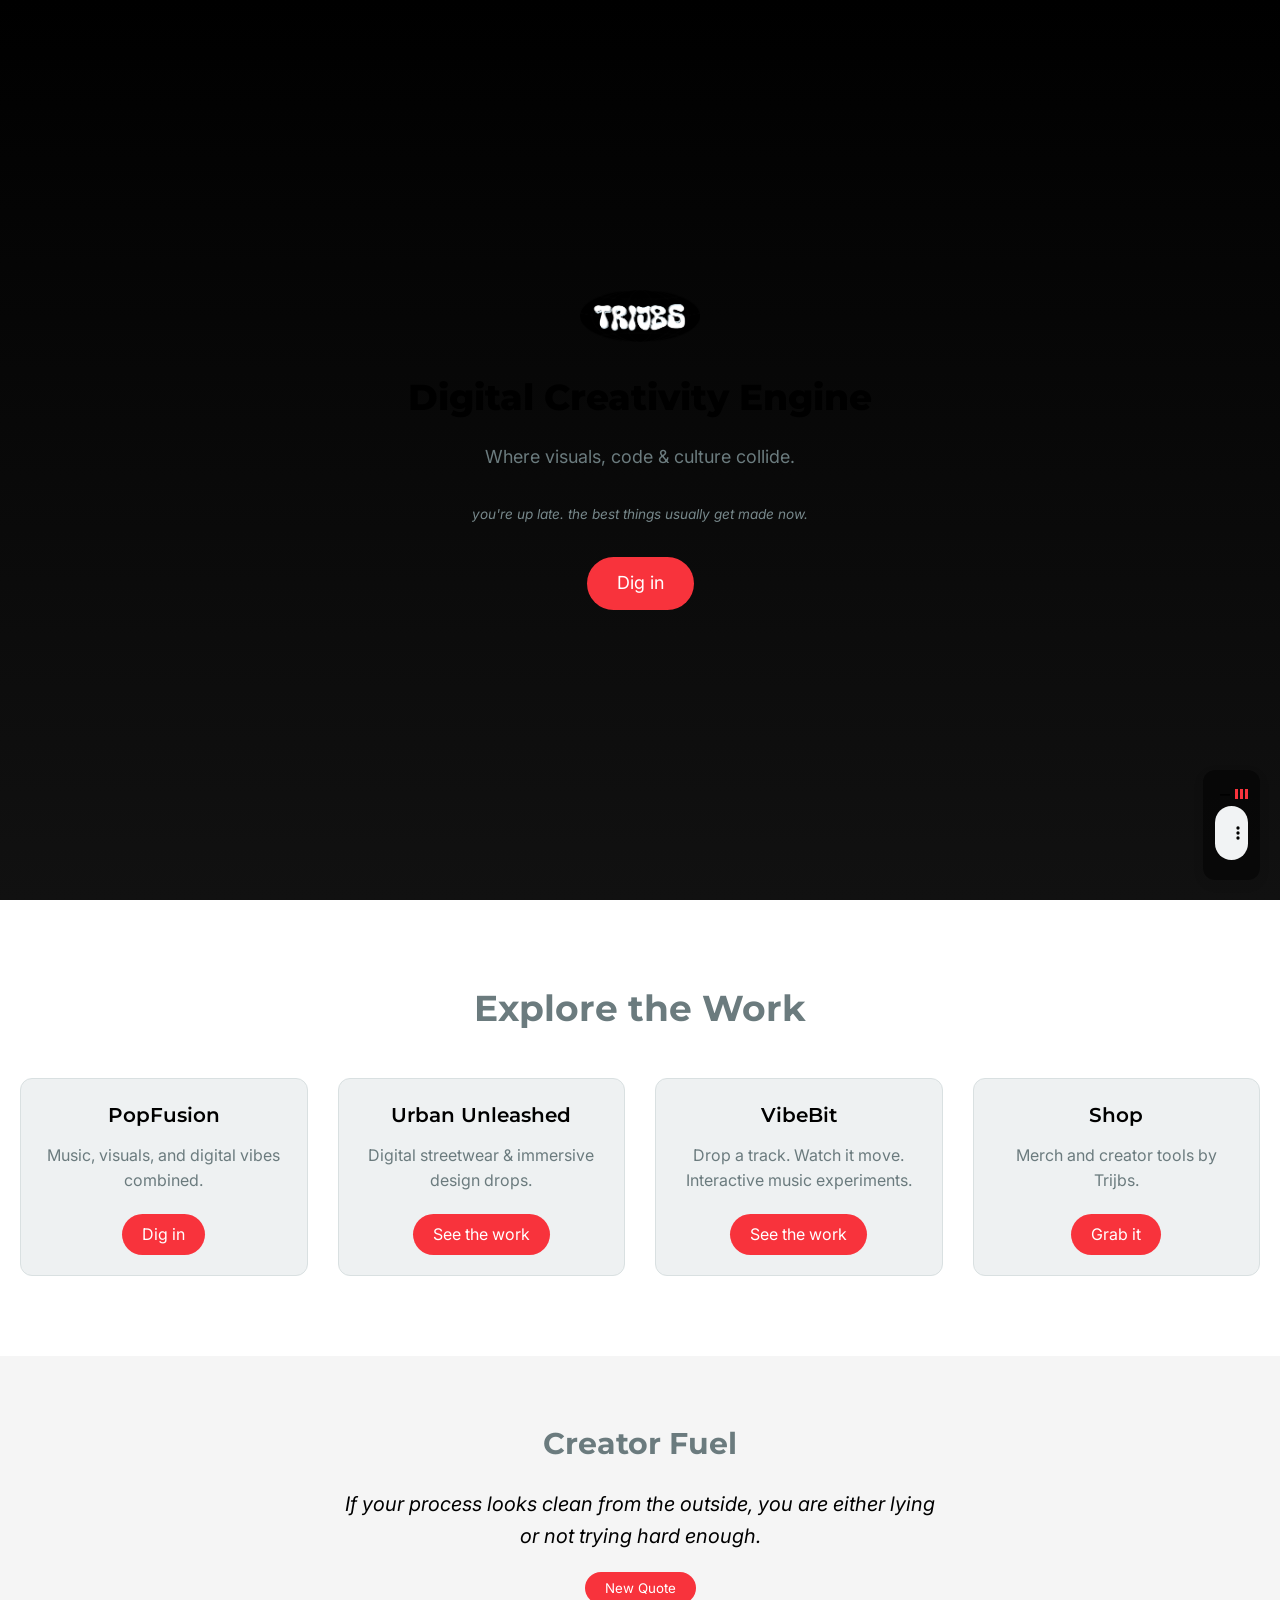
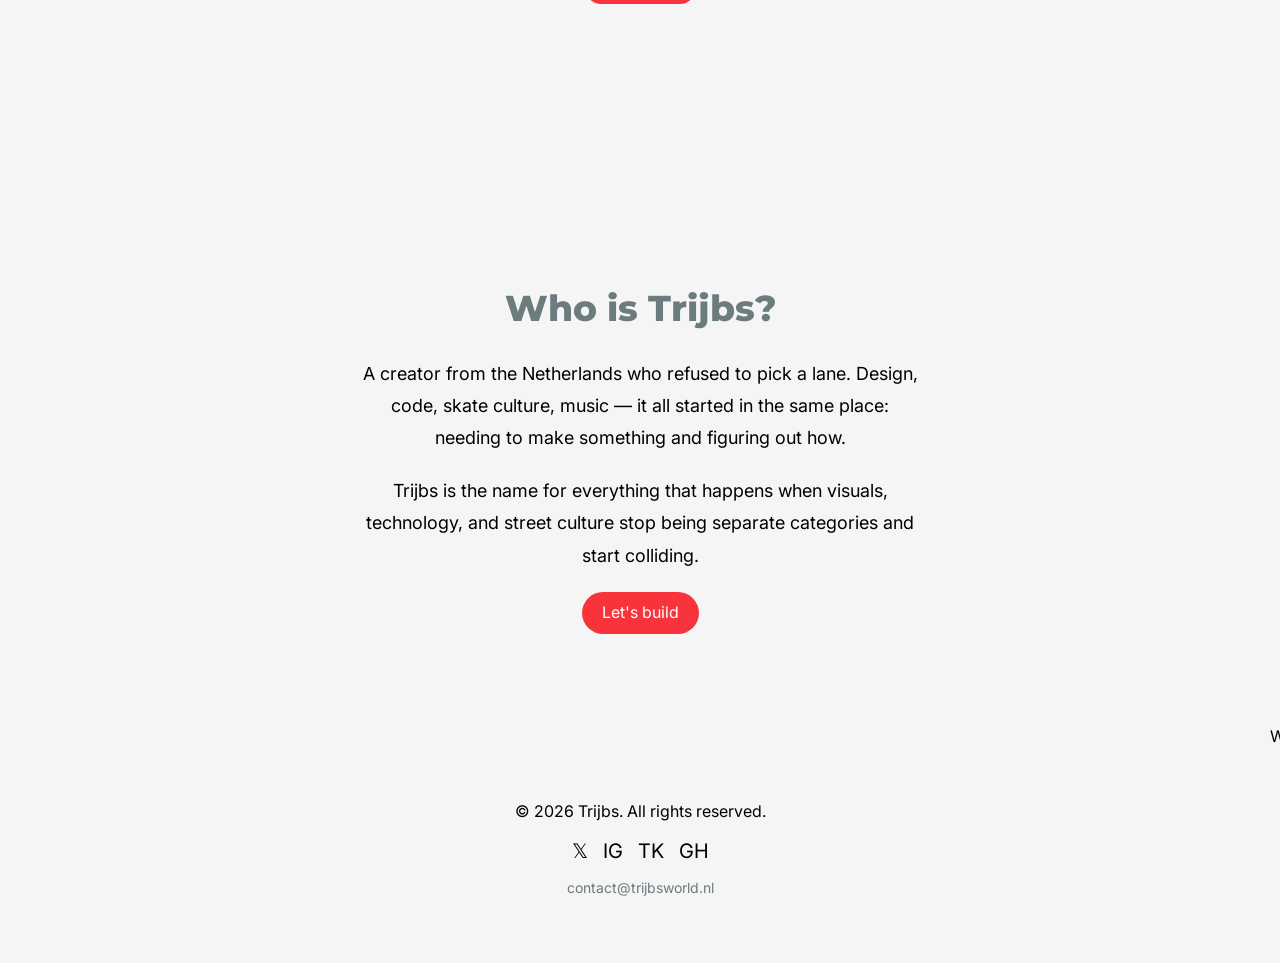
==== commit 9c74a383: "Add VibeBit Experiment 001 + link from main site - vibebit/index.html: full-screen interactive music" ====
--- a/index.html
+++ b/index.html
@@ -50,6 +50,11 @@
             <h3>Urban Unleashed</h3>
             <p>Digital streetwear &amp; immersive design drops.</p>
             <a href="https://urban-unleashed.vercel.app" target="_blank" rel="noopener" class="btn-secondary">See the work</a>
+          </div>
+          <div class="grid-item">
+            <h3>VibeBit</h3>
+            <p>Drop a track. Watch it move. Interactive music experiments.</p>
+            <a href="/vibebit/" class="btn-secondary">See the work</a>
           </div>
           <div class="grid-item">
             <h3>Shop</h3>
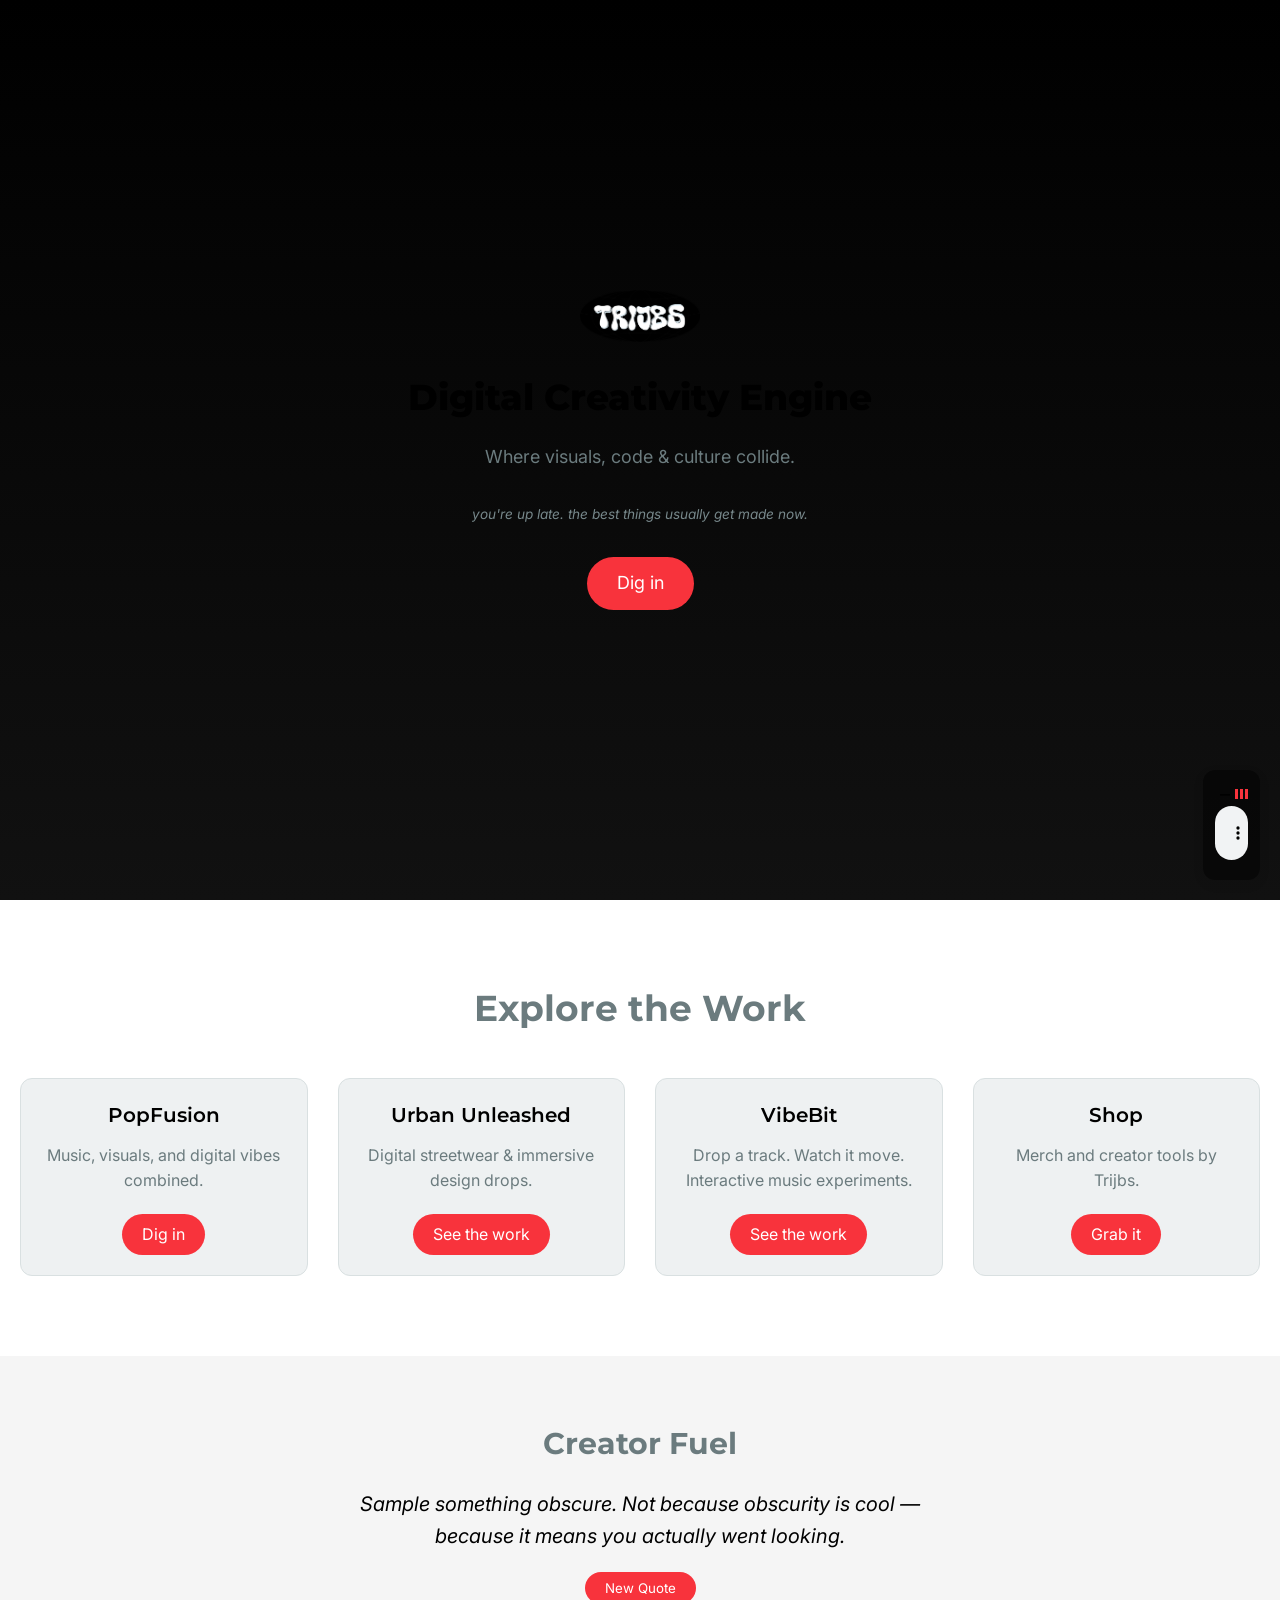
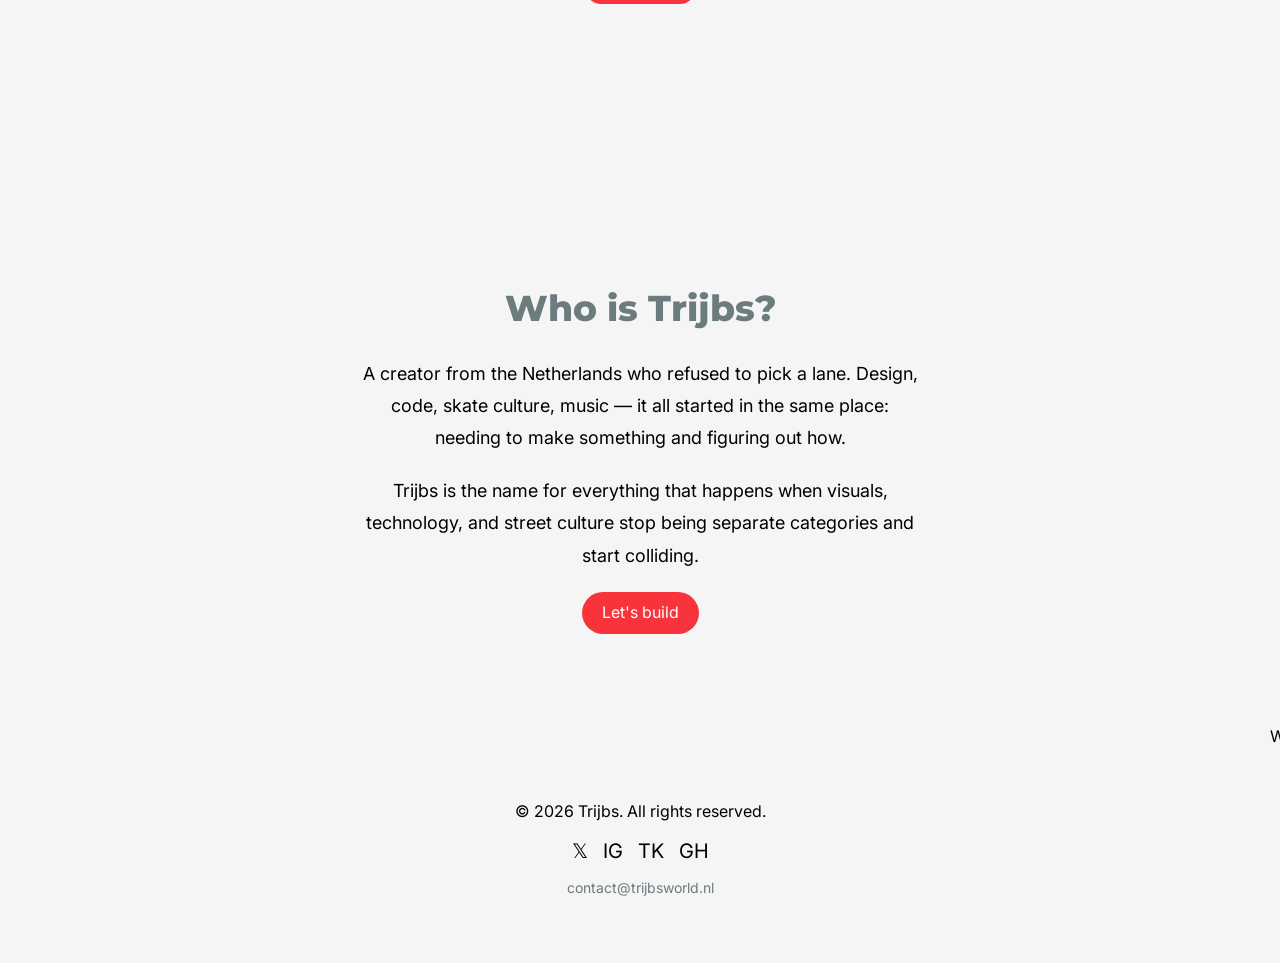
==== commit 5f2a0971: "Add PopFusion page, GitHub README, clean script.js - popfusion/index.html: interactive music-visual " ====
--- a/index.html
+++ b/index.html
@@ -44,7 +44,7 @@
           <div class="grid-item">
             <h3>PopFusion</h3>
             <p>Music, visuals, and digital vibes combined.</p>
-            <a href="https://trijbs.eu/PopFusion2/" target="_blank" rel="noopener" class="btn-secondary">Dig in</a>
+            <a href="/popfusion/" class="btn-secondary">Dig in</a>
           </div>
           <div class="grid-item">
             <h3>Urban Unleashed</h3>
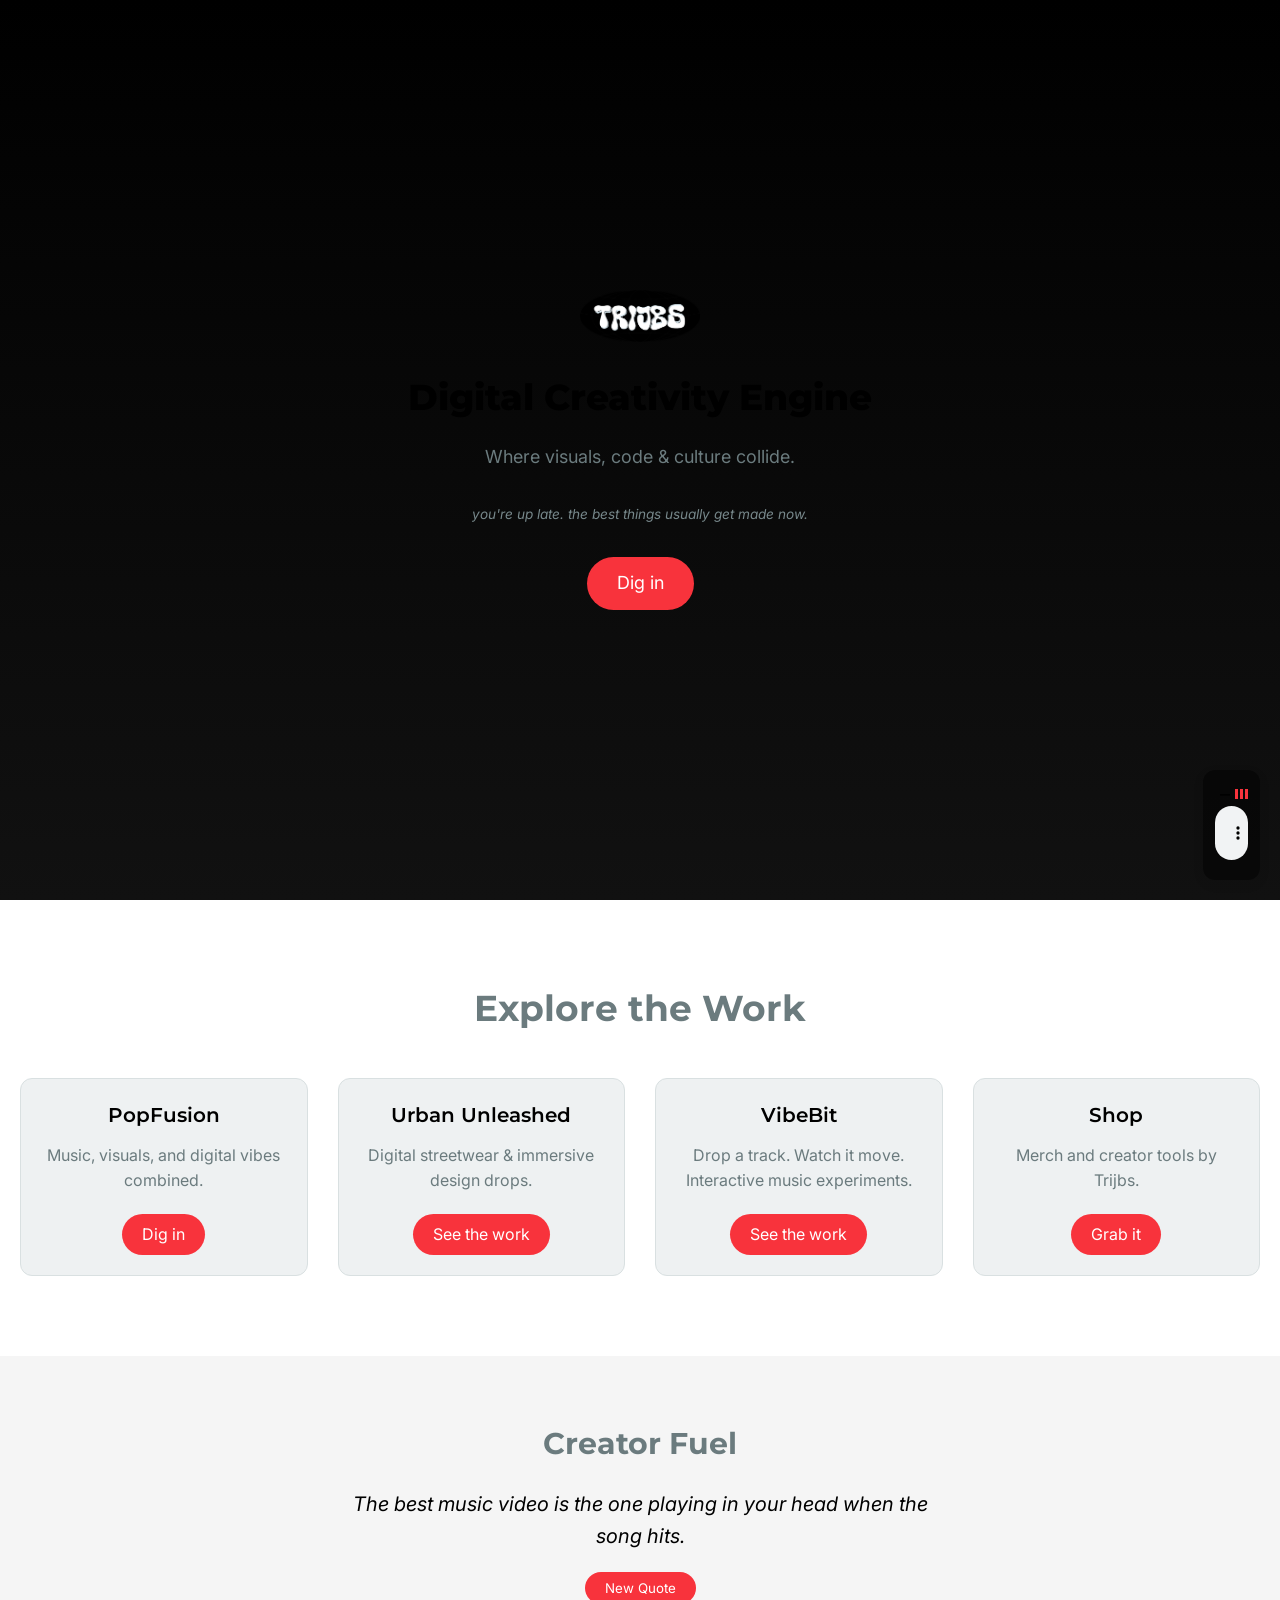
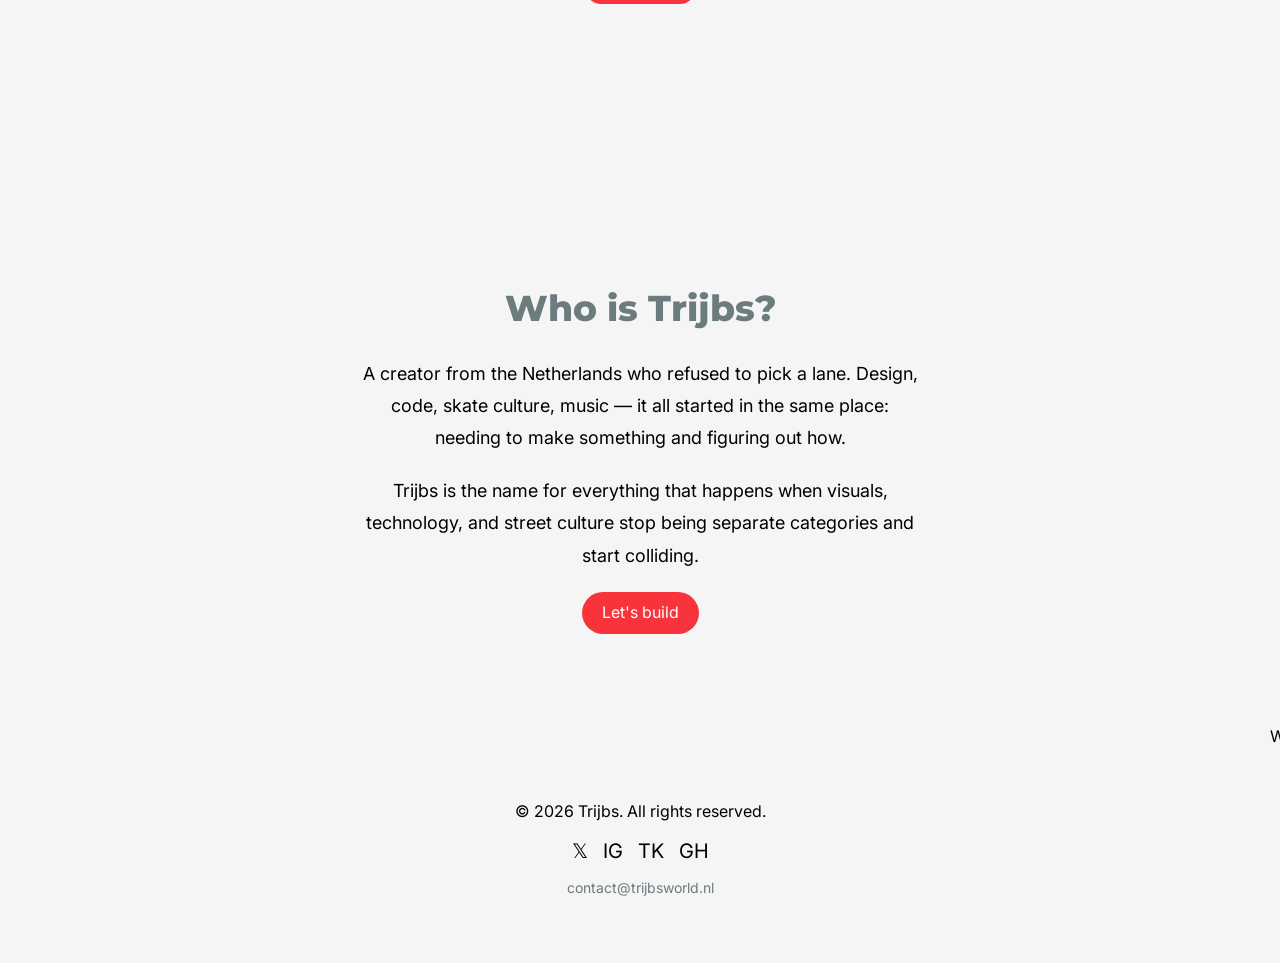
==== commit 397a0290: "Update PopFusion link to popfusion.trijbsworld.nl Co-Authored-By: Claude Sonnet 4.6 <noreply@anthrop" ====
--- a/index.html
+++ b/index.html
@@ -44,7 +44,7 @@
           <div class="grid-item">
             <h3>PopFusion</h3>
             <p>Music, visuals, and digital vibes combined.</p>
-            <a href="/popfusion/" class="btn-secondary">Dig in</a>
+            <a href="https://popfusion.trijbsworld.nl" target="_blank" rel="noopener" class="btn-secondary">Dig in</a>
           </div>
           <div class="grid-item">
             <h3>Urban Unleashed</h3>
